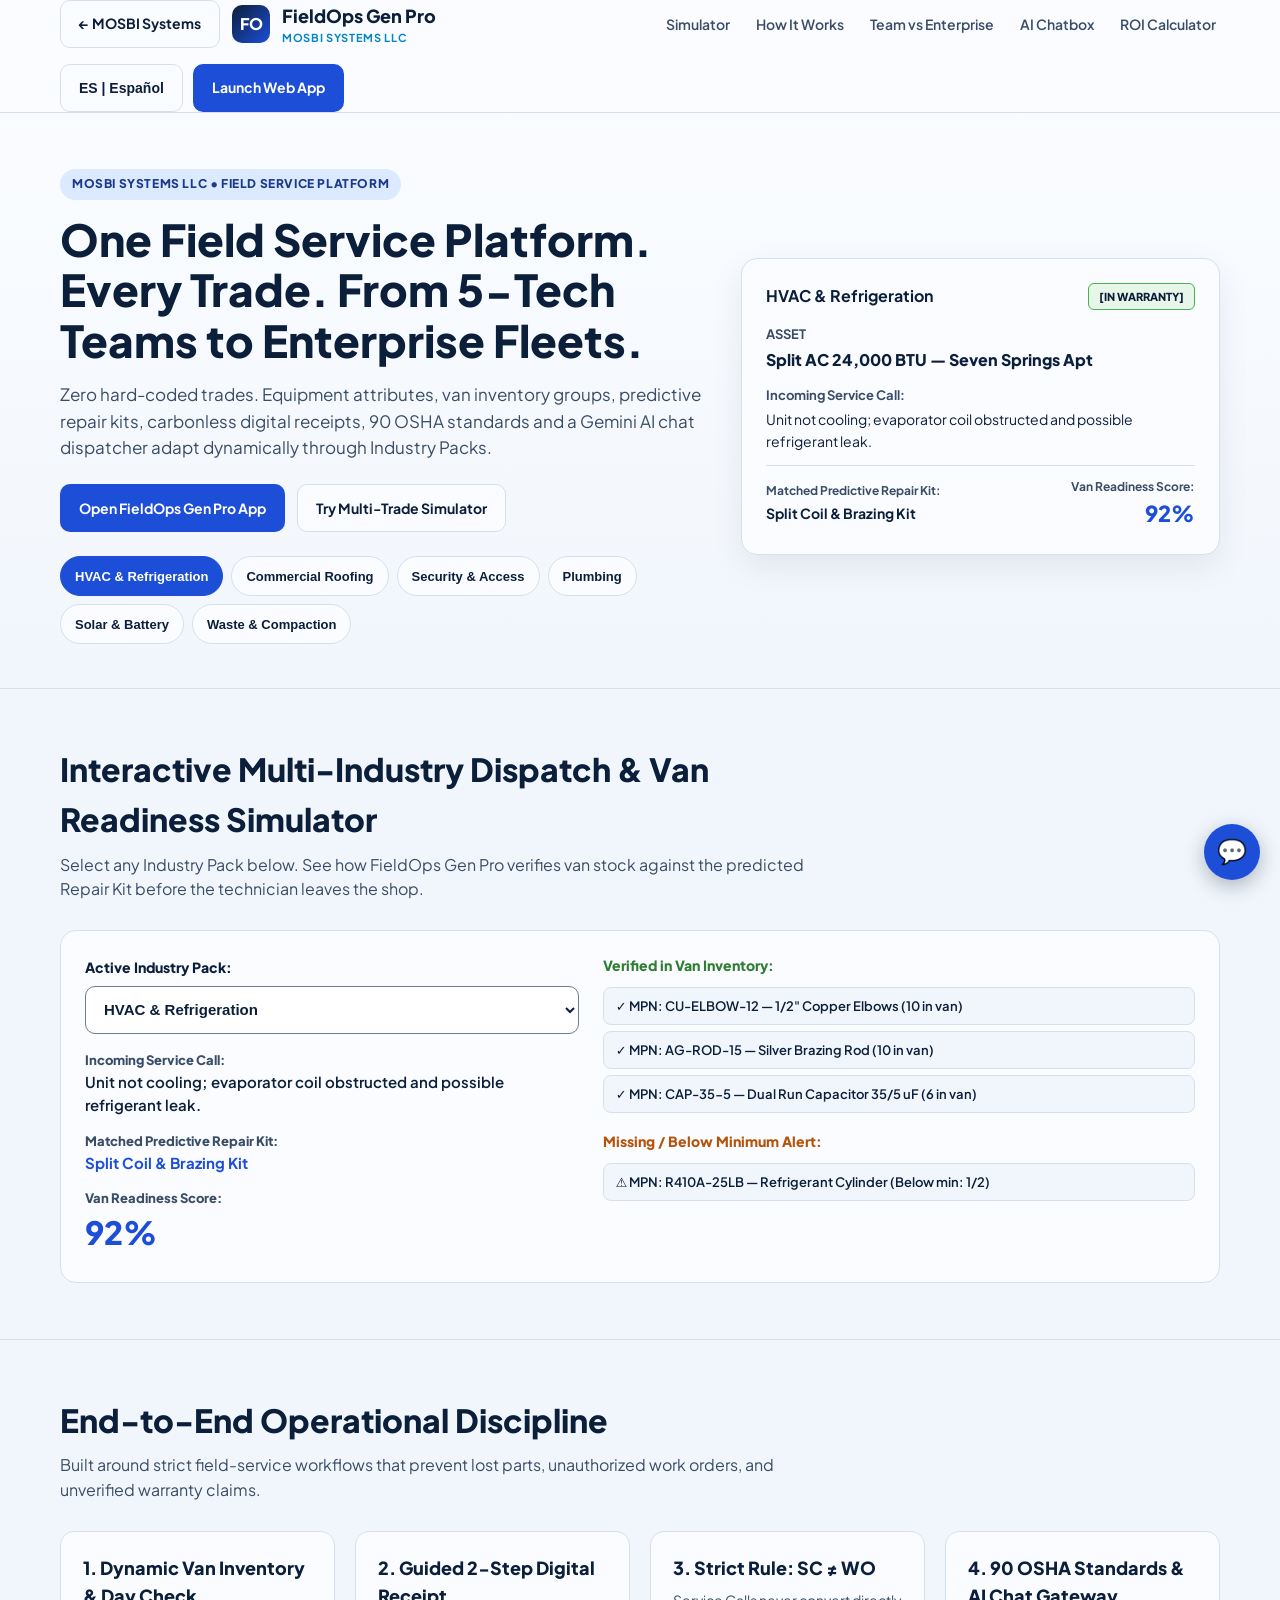
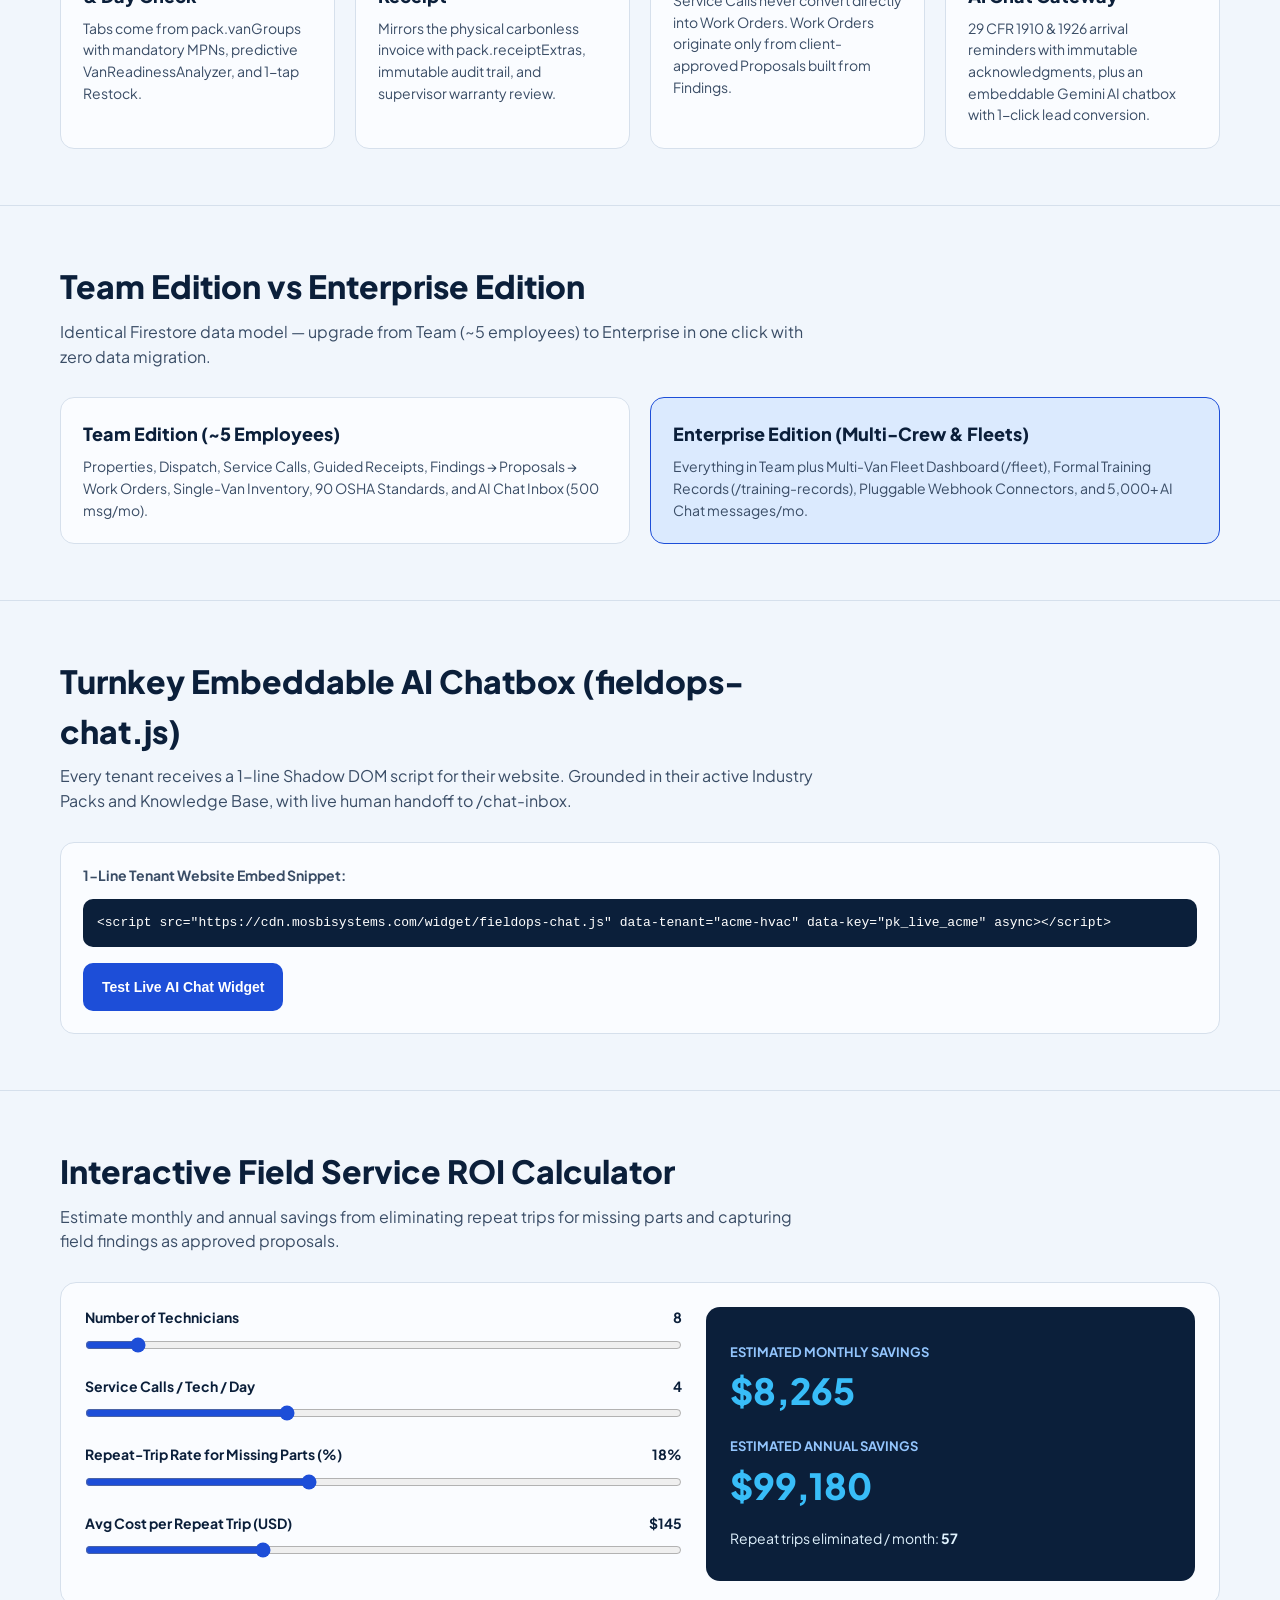
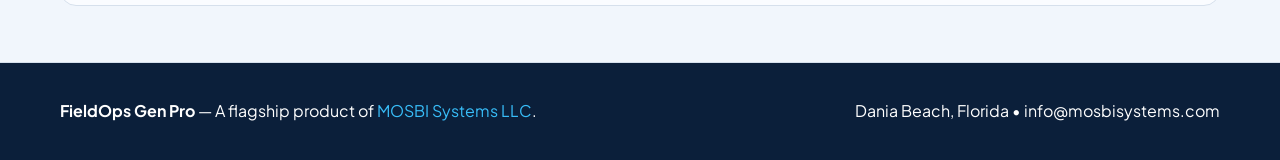
==== fieldops-gen-pro/index.html @ c2afd932 "feat: add FieldOps Gen Pro platform & prepare production release" ====
<!DOCTYPE html>
<html lang="en">
<head>
  <meta charset="UTF-8" />
  <meta name="viewport" content="width=device-width, initial-scale=1.0" />
  <title>FieldOps Gen Pro — Multi-Industry Field Service Management | MOSBI Systems</title>
  <meta name="description" content="One Field Service Platform. Every Trade. Dynamic Industry Packs, Van Readiness Analyzer, Guided 2-Step Digital Receipts, 90 OSHA Standards, and Turnkey Gemini AI Chatbox." />
  <meta property="og:title" content="FieldOps Gen Pro | MOSBI Systems" />
  <meta property="og:description" content="Dynamic multi-trade field service platform from 5-tech teams to enterprise fleets." />
  <meta property="og:type" content="website" />
  <link rel="preconnect" href="https://fonts.googleapis.com" />
  <link rel="preconnect" href="https://fonts.gstatic.com" crossorigin />
  <link href="https://fonts.googleapis.com/css2?family=Plus+Jakarta+Sans:wght@400;600;700;800&display=swap" rel="stylesheet" />
  <link rel="stylesheet" href="./styles.css" />
</head>
<body>
  <!-- Sticky Topbar -->
  <header class="topbar" role="banner">
    <div class="container topbar-inner">
      <div class="brand-group">
        <a href="../index.html" class="btn btn-outline" data-i18n="nav.mosbi" aria-label="Back to MOSBI Systems">← MOSBI Systems</a>
        <div class="brand-mark" aria-hidden="true">FO</div>
        <div>
          <span class="brand-title">FieldOps Gen Pro</span>
          <span class="brand-subtitle">MOSBI Systems LLC</span>
        </div>
      </div>

      <nav aria-label="Product sections">
        <ul class="nav-links">
          <li><a href="#simulator" data-i18n="nav.simulator">Simulator</a></li>
          <li><a href="#pillars" data-i18n="nav.pillars">How It Works</a></li>
          <li><a href="#editions" data-i18n="nav.editions">Team vs Enterprise</a></li>
          <li><a href="#chatbox" data-i18n="nav.chat">AI Chatbox</a></li>
          <li><a href="#roi" data-i18n="nav.roi">ROI Calculator</a></li>
        </ul>
      </nav>

      <div class="nav-actions">
        <button type="button" id="langSwitchBtn" class="btn btn-outline" aria-label="Switch language">ES | Español</button>
        <a href="https://app.mosbisystems.com" class="btn btn-primary" data-i18n="nav.launch">Launch Web App</a>
      </div>
    </div>
  </header>

  <main>
    <!-- Hero -->
    <section class="hero" aria-labelledby="heroHeading">
      <div class="container hero-grid">
        <div>
          <span class="eyebrow" data-i18n="hero.eyebrow">MOSBI SYSTEMS LLC • FIELD SERVICE PLATFORM</span>
          <h1 id="heroHeading" data-i18n="hero.title">One Field Service Platform. Every Trade. From 5-Tech Teams to Enterprise Fleets.</h1>
          <p class="lead" data-i18n="hero.lead">
            Zero hard-coded trades. Equipment attributes, van inventory groups, predictive repair kits, carbonless digital receipts, 90 OSHA standards and a Gemini AI chat dispatcher adapt dynamically through Industry Packs.
          </p>
          <div class="hero-ctas">
            <a href="https://app.mosbisystems.com" class="btn btn-primary" data-i18n="hero.cta_app">Open FieldOps Gen Pro App</a>
            <a href="#simulator" class="btn btn-outline" data-i18n="hero.cta_sim">Try Multi-Trade Simulator</a>
          </div>
          <div class="trade-pills" role="group" aria-label="Select active Industry Pack">
            <button type="button" class="trade-pill active" data-pack="hvac">HVAC &amp; Refrigeration</button>
            <button type="button" class="trade-pill" data-pack="roofing">Commercial Roofing</button>
            <button type="button" class="trade-pill" data-pack="security">Security &amp; Access</button>
            <button type="button" class="trade-pill" data-pack="plumbing">Plumbing</button>
            <button type="button" class="trade-pill" data-pack="solar">Solar &amp; Battery</button>
            <button type="button" class="trade-pill" data-pack="compactors">Waste &amp; Compaction</button>
          </div>
        </div>

        <aside class="hero-card" aria-label="Live Industry Pack Preview">
          <div class="hero-card-header">
            <strong id="heroPackName">HVAC &amp; Refrigeration</strong>
            <span id="heroWarrantyBadge" class="badge-warranty-ok">[IN WARRANTY]</span>
          </div>
          <p style="font-size:13px;font-weight:700;color:var(--navy-muted);margin-bottom:4px;">ASSET</p>
          <p id="heroAssetTitle" style="font-size:16px;font-weight:800;margin-bottom:12px;">Split AC 24,000 BTU — Seven Springs Apt</p>
          <p style="font-size:13px;font-weight:700;color:var(--navy-muted);margin-bottom:4px;" data-i18n="sim.call_label">Incoming Service Call:</p>
          <p id="heroCallDesc" style="font-size:14px;margin-bottom:12px;">Unit not cooling; evaporator coil obstructed and possible refrigerant leak.</p>
          <div style="display:flex;justify-content:space-between;align-items:center;padding-top:12px;border-top:1px solid var(--steel);">
            <div>
              <span style="font-size:12px;font-weight:700;color:var(--navy-muted);display:block;" data-i18n="sim.kit_label">Matched Predictive Repair Kit:</span>
              <strong id="heroKitName" style="font-size:14px;">Split Coil &amp; Brazing Kit</strong>
            </div>
            <div style="text-align:right;">
              <span style="font-size:12px;font-weight:700;color:var(--navy-muted);display:block;" data-i18n="sim.readiness_label">Van Readiness Score:</span>
              <span id="heroReadiness" style="font-size:22px;font-weight:800;color:var(--brand);">92%</span>
            </div>
          </div>
        </aside>
      </div>
    </section>

    <!-- Multi-Industry Dispatch & Van Readiness Simulator -->
    <section class="section" id="simulator" aria-labelledby="simHeading">
      <div class="container">
        <div class="section-header">
          <h2 id="simHeading" data-i18n="sim.title">Interactive Multi-Industry Dispatch &amp; Van Readiness Simulator</h2>
          <p data-i18n="sim.sub">Select any Industry Pack below. See how FieldOps Gen Pro verifies van stock against the predicted Repair Kit before the technician leaves the shop.</p>
        </div>

        <div class="sim-box">
          <div>
            <label for="packSelect" style="font-weight:800;font-size:14px;" data-i18n="sim.select_label">Active Industry Pack:</label>
            <select id="packSelect" class="sim-select">
              <option value="hvac">HVAC &amp; Refrigeration</option>
              <option value="roofing">Commercial Roofing</option>
              <option value="security">Security &amp; Access Control</option>
              <option value="plumbing">Commercial Plumbing</option>
              <option value="solar">Solar &amp; Energy Storage</option>
              <option value="compactors">Waste &amp; Compaction</option>
            </select>

            <p style="font-weight:800;font-size:13px;color:var(--navy-muted);" data-i18n="sim.call_label">Incoming Service Call:</p>
            <p id="simCallText" style="font-size:15px;font-weight:600;margin-bottom:14px;">Unit not cooling; evaporator coil obstructed and possible refrigerant leak.</p>

            <p style="font-weight:800;font-size:13px;color:var(--navy-muted);" data-i18n="sim.kit_label">Matched Predictive Repair Kit:</p>
            <p id="simKitText" style="font-size:15px;font-weight:700;color:var(--brand);margin-bottom:14px;">Split Coil &amp; Brazing Kit</p>

            <p style="font-weight:800;font-size:13px;color:var(--navy-muted);" data-i18n="sim.readiness_label">Van Readiness Score:</p>
            <div id="simReadinessVal" class="readiness-meter">92%</div>
          </div>

          <div>
            <p style="font-weight:800;font-size:14px;color:var(--success);" data-i18n="sim.have_label">Verified in Van Inventory:</p>
            <ul id="simHaveList" class="mpn-list" style="margin-bottom:18px;"></ul>

            <p style="font-weight:800;font-size:14px;color:var(--warning);" data-i18n="sim.missing_label">Missing / Below Minimum Alert:</p>
            <ul id="simMissingList" class="mpn-list"></ul>
          </div>
        </div>
      </div>
    </section>

    <!-- Operational Pillars -->
    <section class="section" id="pillars" aria-labelledby="pillarsHeading">
      <div class="container">
        <div class="section-header">
          <h2 id="pillarsHeading" data-i18n="pillars.title">End-to-End Operational Discipline</h2>
          <p data-i18n="pillars.sub">Built around strict field-service workflows that prevent lost parts, unauthorized work orders, and unverified warranty claims.</p>
        </div>

        <div class="card-grid">
          <article class="card">
            <h3 data-i18n="pillars.p1_t">1. Dynamic Van Inventory &amp; Day Check</h3>
            <p data-i18n="pillars.p1_d">Tabs come from pack.vanGroups with mandatory MPNs, predictive VanReadinessAnalyzer, and 1-tap Restock.</p>
          </article>
          <article class="card">
            <h3 data-i18n="pillars.p2_t">2. Guided 2-Step Digital Receipt</h3>
            <p data-i18n="pillars.p2_d">Mirrors the physical carbonless invoice with pack.receiptExtras, immutable audit trail, and supervisor warranty review.</p>
          </article>
          <article class="card">
            <h3 data-i18n="pillars.p3_t">3. Strict Rule: SC ≠ WO</h3>
            <p data-i18n="pillars.p3_d">Service Calls never convert directly into Work Orders. Work Orders originate only from client-approved Proposals built from Findings.</p>
          </article>
          <article class="card">
            <h3 data-i18n="pillars.p4_t">4. 90 OSHA Standards &amp; AI Chat Gateway</h3>
            <p data-i18n="pillars.p4_d">29 CFR 1910 &amp; 1926 arrival reminders with immutable acknowledgments, plus an embeddable Gemini AI chatbox with 1-click lead conversion.</p>
          </article>
        </div>
      </div>
    </section>

    <!-- Team vs Enterprise Editions -->
    <section class="section" id="editions" aria-labelledby="editionsHeading">
      <div class="container">
        <div class="section-header">
          <h2 id="editionsHeading" data-i18n="ed.title">Team Edition vs Enterprise Edition</h2>
          <p data-i18n="ed.sub">Identical Firestore data model — upgrade from Team (~5 employees) to Enterprise in one click with zero data migration.</p>
        </div>

        <div class="card-grid">
          <article class="card">
            <h3 data-i18n="ed.team_t">Team Edition (~5 Employees)</h3>
            <p data-i18n="ed.team_d">Properties, Dispatch, Service Calls, Guided Receipts, Findings → Proposals → Work Orders, Single-Van Inventory, 90 OSHA Standards, and AI Chat Inbox (500 msg/mo).</p>
          </article>
          <article class="card" style="border-color:var(--brand);background:var(--brand-soft);">
            <h3 data-i18n="ed.ent_t">Enterprise Edition (Multi-Crew &amp; Fleets)</h3>
            <p data-i18n="ed.ent_d">Everything in Team plus Multi-Van Fleet Dashboard (/fleet), Formal Training Records (/training-records), Pluggable Webhook Connectors, and 5,000+ AI Chat messages/mo.</p>
          </article>
        </div>
      </div>
    </section>

    <!-- Turnkey AI Chatbox Demo -->
    <section class="section" id="chatbox" aria-labelledby="chatHeading">
      <div class="container">
        <div class="section-header">
          <h2 id="chatHeading" data-i18n="chat.title">Turnkey Embeddable AI Chatbox (fieldops-chat.js)</h2>
          <p data-i18n="chat.sub">Every tenant receives a 1-line Shadow DOM script for their website. Grounded in their active Industry Packs and Knowledge Base, with live human handoff to /chat-inbox.</p>
        </div>

        <div class="card">
          <p style="font-weight:700;">1-Line Tenant Website Embed Snippet:</p>
          <pre class="code-snippet"><code>&lt;script src="https://cdn.mosbisystems.com/widget/fieldops-chat.js" data-tenant="acme-hvac" data-key="pk_live_acme" async&gt;&lt;/script&gt;</code></pre>
          <div style="margin-top:16px;">
            <button type="button" id="openDemoChatBtn" class="btn btn-primary" data-i18n="chat.open_btn">Test Live AI Chat Widget</button>
          </div>
        </div>
      </div>
    </section>

    <!-- ROI Calculator -->
    <section class="section" id="roi" aria-labelledby="roiHeading">
      <div class="container">
        <div class="section-header">
          <h2 id="roiHeading" data-i18n="roi.title">Interactive Field Service ROI Calculator</h2>
          <p data-i18n="roi.sub">Estimate monthly and annual savings from eliminating repeat trips for missing parts and capturing field findings as approved proposals.</p>
        </div>

        <div class="roi-grid">
          <div>
            <div class="slider-row">
              <label for="roiTechs"><span data-i18n="roi.techs">Number of Technicians</span> <span id="roiTechsVal">8</span></label>
              <input type="range" id="roiTechs" min="2" max="80" value="8" />
            </div>
            <div class="slider-row">
              <label for="roiCalls"><span data-i18n="roi.calls">Service Calls / Tech / Day</span> <span id="roiCallsVal">4</span></label>
              <input type="range" id="roiCalls" min="1" max="10" value="4" />
            </div>
            <div class="slider-row">
              <label for="roiRepeat"><span data-i18n="roi.repeat">Repeat-Trip Rate for Missing Parts (%)</span> <span id="roiRepeatVal">18%</span></label>
              <input type="range" id="roiRepeat" min="5" max="40" value="18" />
            </div>
            <div class="slider-row">
              <label for="roiCost"><span data-i18n="roi.cost">Avg Cost per Repeat Trip (USD)</span> <span id="roiCostVal">$145</span></label>
              <input type="range" id="roiCost" min="60" max="350" step="5" value="145" />
            </div>
          </div>

          <div class="roi-output" aria-live="polite">
            <div>
              <span style="font-size:13px;font-weight:700;text-transform:uppercase;color:#93C5FD;" data-i18n="roi.monthly_label">Estimated Monthly Savings</span>
              <div id="roiMonthlyOut" class="roi-number">$8,120</div>
            </div>
            <div>
              <span style="font-size:13px;font-weight:700;text-transform:uppercase;color:#93C5FD;" data-i18n="roi.annual_label">Estimated Annual Savings</span>
              <div id="roiAnnualOut" class="roi-number">$97,440</div>
            </div>
            <p style="font-size:14px;color:#E0F2FE;">
              <span data-i18n="roi.trips_saved">Repeat trips eliminated / month:</span>
              <strong id="roiTripsSaved">56</strong>
            </p>
          </div>
        </div>
      </div>
    </section>
  </main>

  <footer class="footer" role="contentinfo">
    <div class="container" style="display:flex;justify-content:space-between;flex-wrap:wrap;gap:16px;">
      <div>
        <strong>FieldOps Gen Pro</strong> — A flagship product of <a href="https://mosbisystems.com">MOSBI Systems LLC</a>.
      </div>
      <div>
        <span>Dania Beach, Florida • info@mosbisystems.com</span>
      </div>
    </div>
  </footer>

  <script src="./app.js"></script>
  <script
    src="./fieldops-chat.js"
    data-tenant="demo-fieldops"
    data-key="pk_demo_landing"
    data-demo="true"
    data-title="FieldOps Gen Pro AI Demo"
    async
  ></script>
</body>
</html>
---- fieldops-gen-pro/styles.css ----
:root {
  --navy: #0B1F3A;
  --navy-muted: #3A4D66;
  --navy-faint: #6B7C93;
  --brand: #1D4ED8;
  --brand-deep: #1E3A8A;
  --accent: #0284C7;
  --sky: #38BDF8;
  --brand-soft: #DBEAFE;
  --accent-soft: #E0F2FE;
  --ice: #F1F6FC;
  --surface: #FAFCFF;
  --steel: #D6E0EC;
  --success: #2E7D32;
  --success-soft: #E8F5E9;
  --warning: #B45309;
  --warning-soft: #FFF9C4;
  --danger: #B3261E;
}

* {
  box-sizing: border-box;
  margin: 0;
  padding: 0;
}

body {
  font-family: 'Plus Jakarta Sans', system-ui, -apple-system, 'Segoe UI', Roboto, sans-serif;
  background-color: var(--ice);
  color: var(--navy);
  line-height: 1.55;
}

a {
  color: var(--brand);
  text-decoration: none;
}

.container {
  max-width: 1200px;
  margin: 0 auto;
  padding: 0 20px;
}

/* Top Navigation */
.topbar {
  position: sticky;
  top: 0;
  z-index: 100;
  background: rgba(250, 252, 255, 0.94);
  backdrop-filter: blur(10px);
  border-bottom: 1px solid var(--steel);
}

.topbar-inner {
  display: flex;
  align-items: center;
  justify-content: space-between;
  min-height: 72px;
  gap: 16px;
  flex-wrap: wrap;
}

.brand-group {
  display: flex;
  align-items: center;
  gap: 12px;
}

.brand-mark {
  width: 38px;
  height: 38px;
  border-radius: 10px;
  background: linear-gradient(135deg, var(--navy), var(--brand));
  color: #fff;
  display: inline-flex;
  align-items: center;
  justify-content: center;
  font-weight: 800;
  font-size: 16px;
}

.brand-title {
  font-weight: 800;
  font-size: 18px;
  color: var(--navy);
}

.brand-subtitle {
  display: block;
  font-size: 11px;
  font-weight: 700;
  color: var(--accent);
  letter-spacing: 0.06em;
  text-transform: uppercase;
}

.nav-links {
  display: flex;
  gap: 18px;
  list-style: none;
  flex-wrap: wrap;
}

.nav-links a {
  font-size: 14px;
  font-weight: 600;
  color: var(--navy-muted);
  padding: 8px 4px;
}

.nav-links a:hover,
.nav-links a:focus-visible {
  color: var(--brand);
}

.nav-actions {
  display: flex;
  align-items: center;
  gap: 10px;
}

.btn {
  display: inline-flex;
  align-items: center;
  justify-content: center;
  gap: 8px;
  min-height: 48px;
  padding: 0 18px;
  border-radius: 10px;
  font-weight: 700;
  font-size: 14px;
  cursor: pointer;
  border: 1px solid transparent;
  transition: background 0.15s ease, transform 0.15s ease;
}

.btn:focus-visible,
input:focus-visible,
select:focus-visible {
  outline: 3px solid var(--sky);
  outline-offset: 2px;
}

.btn-primary {
  background: var(--brand);
  color: #fff;
}

.btn-primary:hover {
  background: var(--brand-deep);
}

.btn-outline {
  background: var(--surface);
  color: var(--navy);
  border-color: var(--steel);
}

.btn-outline:hover {
  border-color: var(--brand);
  color: var(--brand);
}

/* Hero */
.hero {
  padding: 56px 0 44px;
  background: linear-gradient(180deg, var(--surface) 0%, var(--ice) 100%);
  border-bottom: 1px solid var(--steel);
}

.hero-grid {
  display: grid;
  grid-template-columns: 1.15fr 0.85fr;
  gap: 32px;
  align-items: center;
}

.eyebrow {
  display: inline-block;
  padding: 6px 12px;
  border-radius: 999px;
  background: var(--brand-soft);
  color: var(--brand-deep);
  font-weight: 800;
  font-size: 12px;
  letter-spacing: 0.05em;
  text-transform: uppercase;
  margin-bottom: 14px;
}

.hero h1 {
  font-size: clamp(28px, 4vw, 44px);
  line-height: 1.15;
  font-weight: 800;
  color: var(--navy);
  margin-bottom: 16px;
}

.hero p.lead {
  font-size: 17px;
  color: var(--navy-muted);
  margin-bottom: 24px;
}

.hero-ctas {
  display: flex;
  flex-wrap: wrap;
  gap: 12px;
  margin-bottom: 24px;
}

.trade-pills {
  display: flex;
  flex-wrap: wrap;
  gap: 8px;
}

.trade-pill {
  min-height: 40px;
  padding: 6px 14px;
  border-radius: 999px;
  border: 1px solid var(--steel);
  background: var(--surface);
  color: var(--navy);
  font-weight: 600;
  font-size: 13px;
  cursor: pointer;
}

.trade-pill.active {
  background: var(--brand);
  color: #fff;
  border-color: var(--brand);
}

.hero-card {
  background: var(--surface);
  border: 1px solid var(--steel);
  border-radius: 16px;
  padding: 24px;
  box-shadow: 0 12px 32px rgba(11, 31, 58, 0.08);
}

.hero-card-header {
  display: flex;
  justify-content: space-between;
  align-items: center;
  margin-bottom: 14px;
}

.badge-warranty-ok {
  background: #E8F5E9;
  border: 1px solid #4CAF50;
  color: var(--navy);
  font-weight: 800;
  font-size: 11px;
  padding: 4px 10px;
  border-radius: 6px;
}

.badge-warranty-exp {
  background: #FFF9C4;
  border: 1px solid #FFC107;
  color: var(--navy);
  font-weight: 800;
  font-size: 11px;
  padding: 4px 10px;
  border-radius: 6px;
}

/* Sections */
.section {
  padding: 56px 0;
  border-bottom: 1px solid var(--steel);
}

.section-header {
  max-width: 760px;
  margin-bottom: 28px;
}

.section-header h2 {
  font-size: clamp(24px, 3vw, 32px);
  font-weight: 800;
  color: var(--navy);
  margin-bottom: 8px;
}

.section-header p {
  color: var(--navy-muted);
  font-size: 16px;
}

.card-grid {
  display: grid;
  grid-template-columns: repeat(auto-fit, minmax(260px, 1fr));
  gap: 20px;
}

.card {
  background: var(--surface);
  border: 1px solid var(--steel);
  border-radius: 14px;
  padding: 22px;
}

.card h3 {
  font-size: 18px;
  font-weight: 800;
  margin-bottom: 8px;
  color: var(--navy);
}

.card p {
  font-size: 14px;
  color: var(--navy-muted);
}

/* Simulator */
.sim-box {
  background: var(--surface);
  border: 1px solid var(--steel);
  border-radius: 16px;
  padding: 24px;
  display: grid;
  grid-template-columns: 1fr 1.2fr;
  gap: 24px;
}

.sim-select {
  width: 100%;
  min-height: 48px;
  padding: 10px 14px;
  border-radius: 10px;
  border: 1px solid var(--navy-faint);
  font-size: 15px;
  font-weight: 600;
  color: var(--navy);
  background: #fff;
  margin-top: 6px;
  margin-bottom: 16px;
}

.readiness-meter {
  font-size: 32px;
  font-weight: 800;
  color: var(--brand);
}

.mpn-list {
  list-style: none;
  margin-top: 10px;
  display: flex;
  flex-direction: column;
  gap: 6px;
}

.mpn-list li {
  padding: 8px 12px;
  border-radius: 8px;
  background: var(--ice);
  border: 1px solid var(--steel);
  font-size: 13px;
  font-weight: 600;
}

/* ROI Calculator */
.roi-grid {
  display: grid;
  grid-template-columns: 1.1fr 0.9fr;
  gap: 24px;
  background: var(--surface);
  border: 1px solid var(--steel);
  border-radius: 16px;
  padding: 24px;
}

.slider-row {
  margin-bottom: 16px;
}

.slider-row label {
  display: flex;
  justify-content: space-between;
  font-weight: 700;
  font-size: 14px;
  margin-bottom: 6px;
}

.slider-row input[type="range"] {
  width: 100%;
  accent-color: var(--brand);
}

.roi-output {
  background: var(--navy);
  color: #fff;
  border-radius: 14px;
  padding: 24px;
  display: flex;
  flex-direction: column;
  justify-content: center;
  gap: 14px;
}

.roi-number {
  font-size: 36px;
  font-weight: 800;
  color: var(--sky);
}

pre.code-snippet {
  background: var(--navy);
  color: #fff;
  padding: 14px;
  border-radius: 10px;
  overflow-x: auto;
  font-size: 13px;
  margin-top: 12px;
}

.footer {
  padding: 36px 0;
  background: var(--navy);
  color: #fff;
}

.footer a {
  color: var(--sky);
}

@media (max-width: 860px) {
  .hero-grid,
  .sim-box,
  .roi-grid {
    grid-template-columns: 1fr;
  }
}
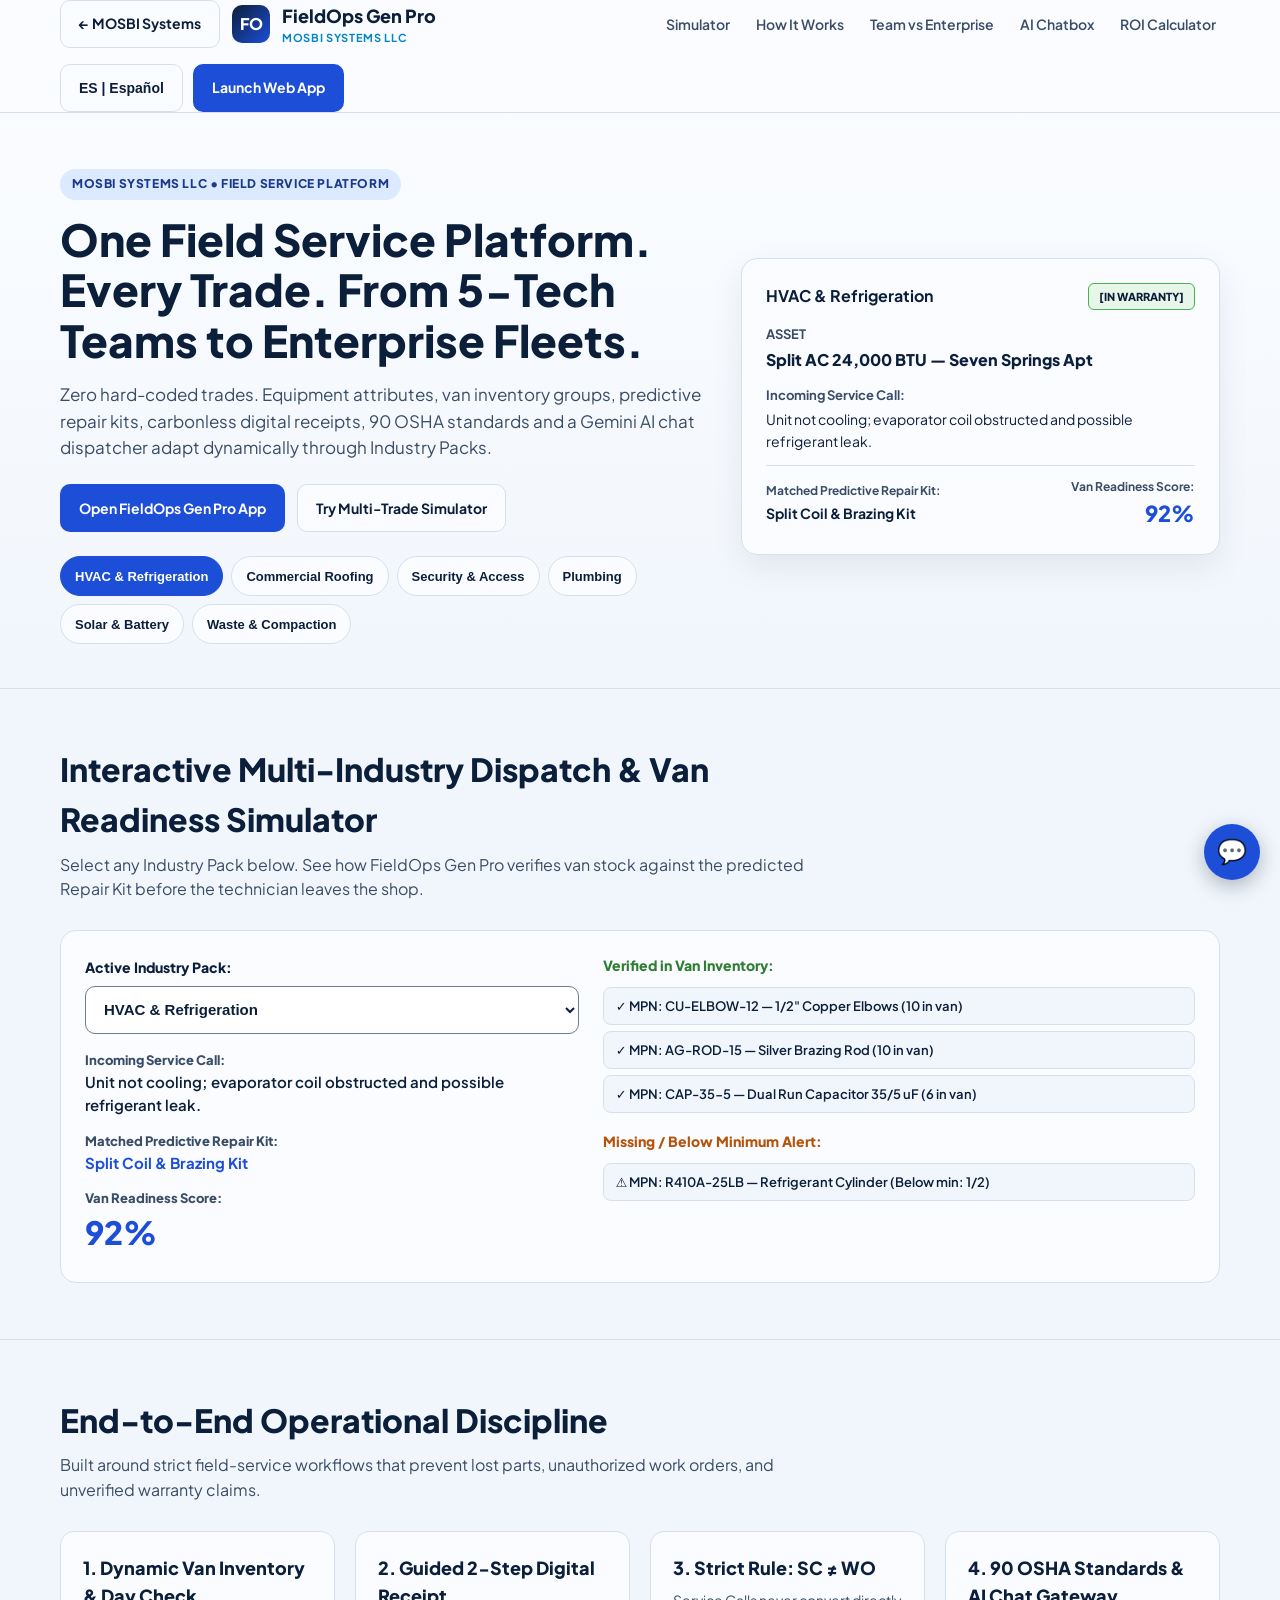
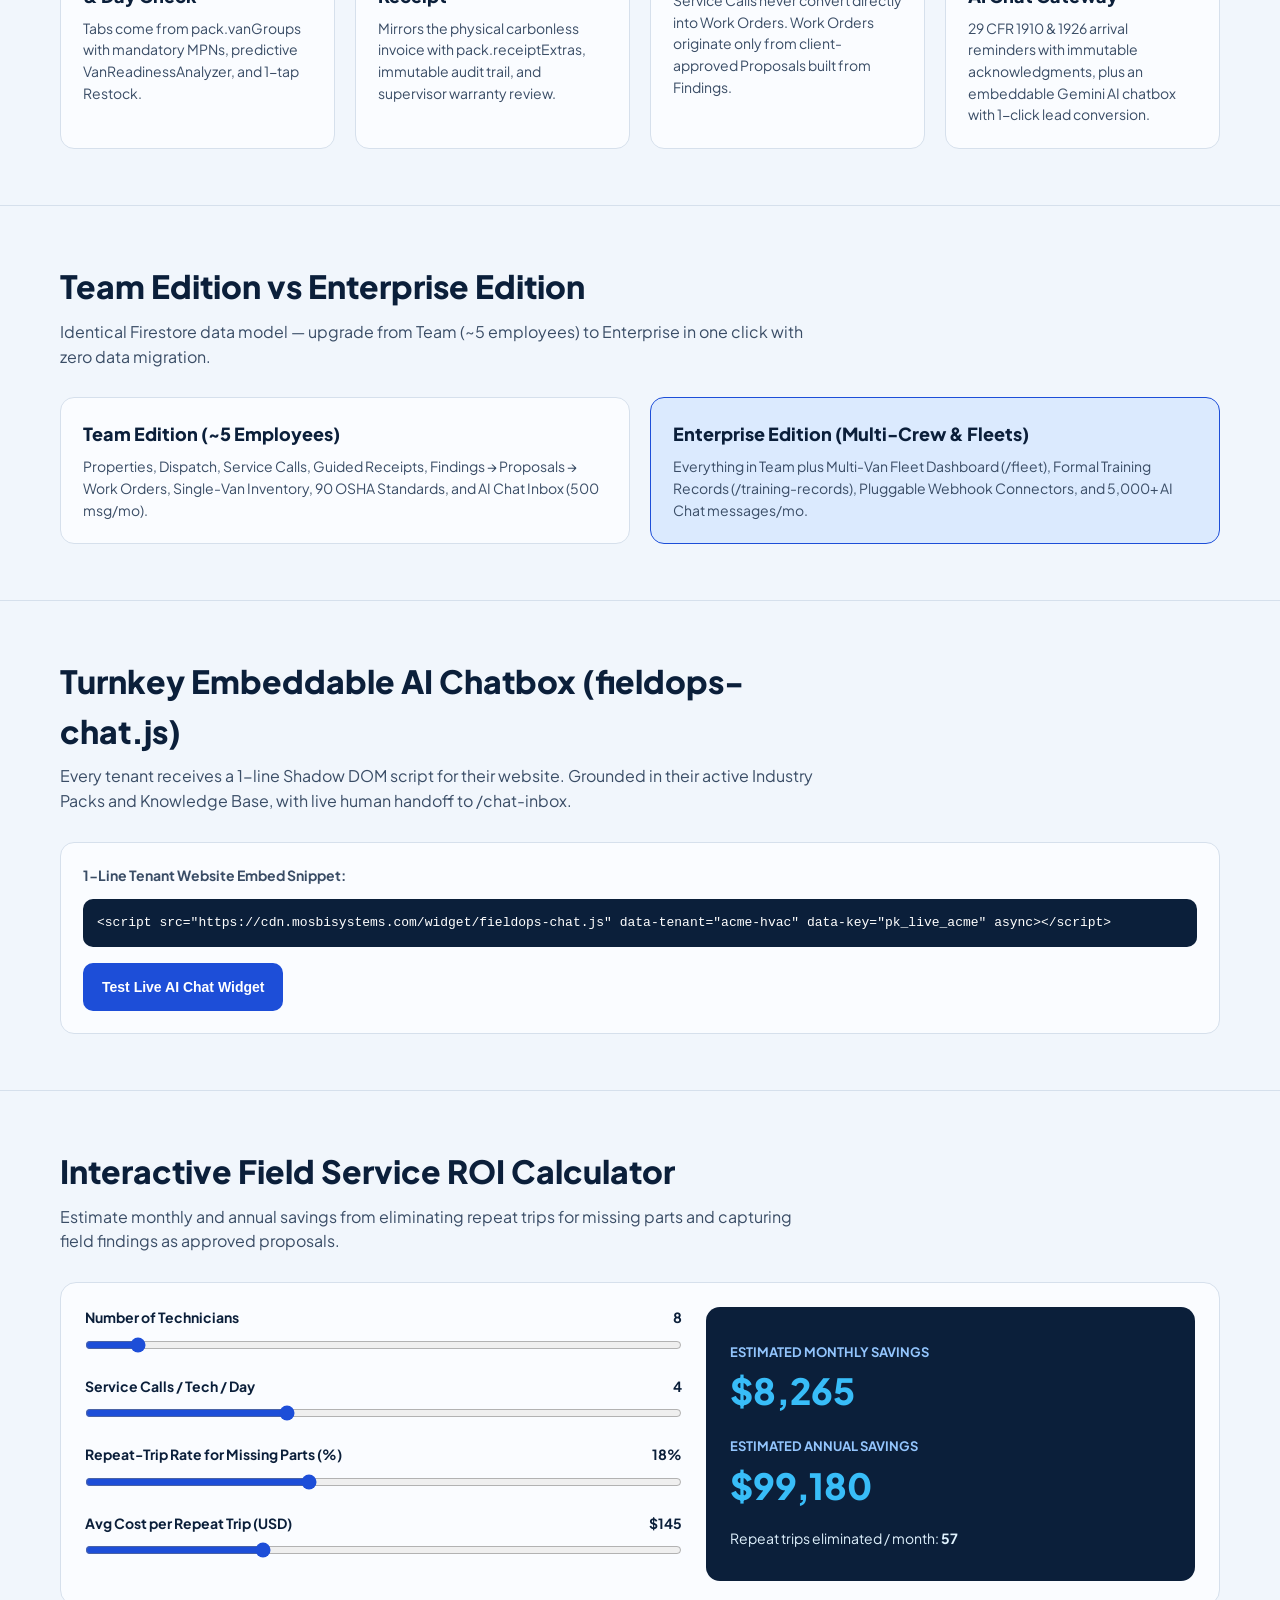
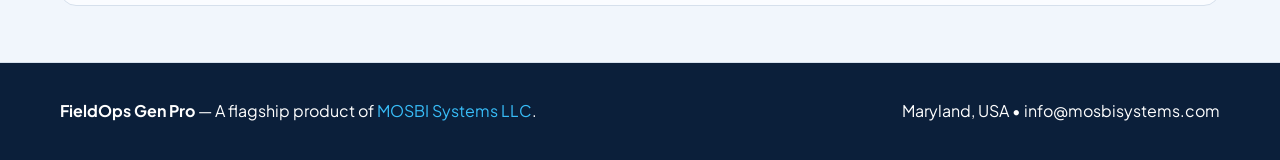
==== commit 6e52c93f: "fix(machid): retarget compactor to Precision Auto-Pak 1830-4000 and complete trilingual i18n" ====
--- a/fieldops-gen-pro/index.html
+++ b/fieldops-gen-pro/index.html
@@ -252,7 +252,7 @@
         <strong>FieldOps Gen Pro</strong> — A flagship product of <a href="https://mosbisystems.com">MOSBI Systems LLC</a>.
       </div>
       <div>
-        <span>Dania Beach, Florida • info@mosbisystems.com</span>
+        <span>Maryland, USA • info@mosbisystems.com</span>
       </div>
     </div>
   </footer>
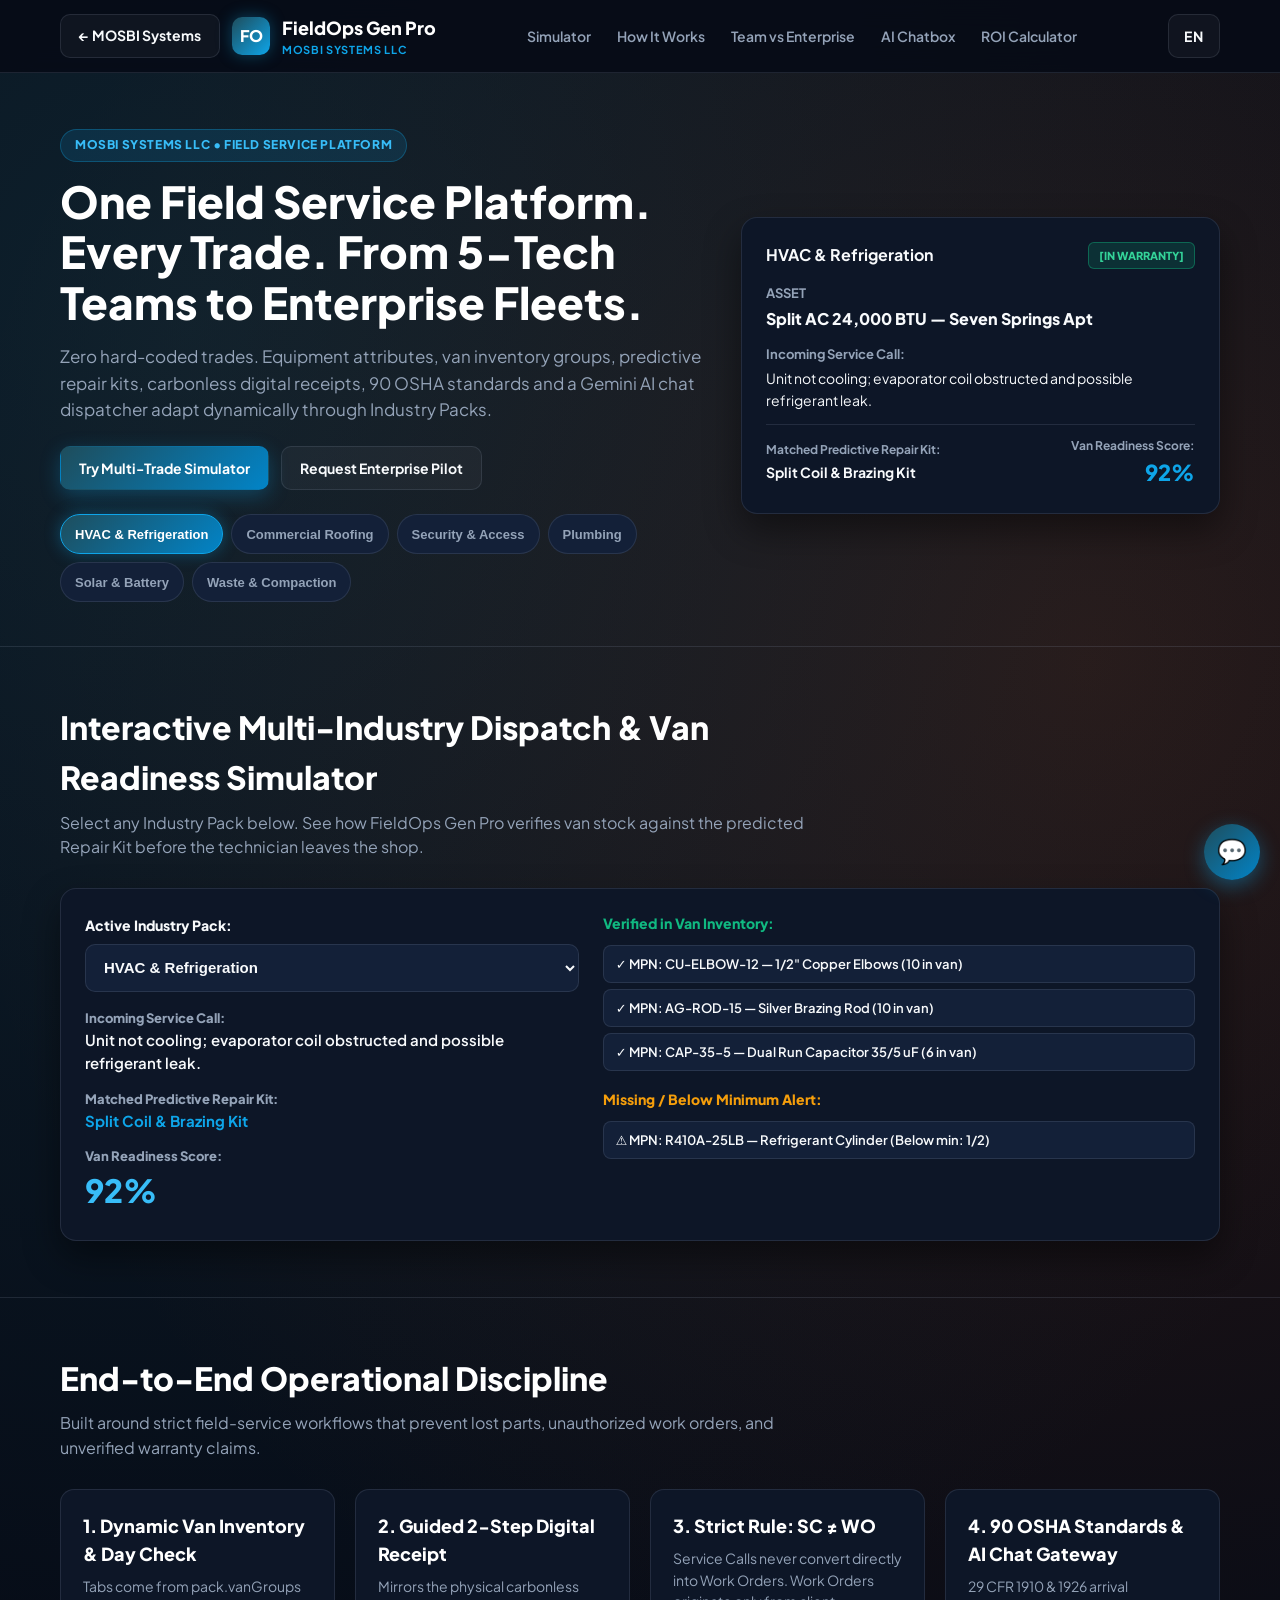
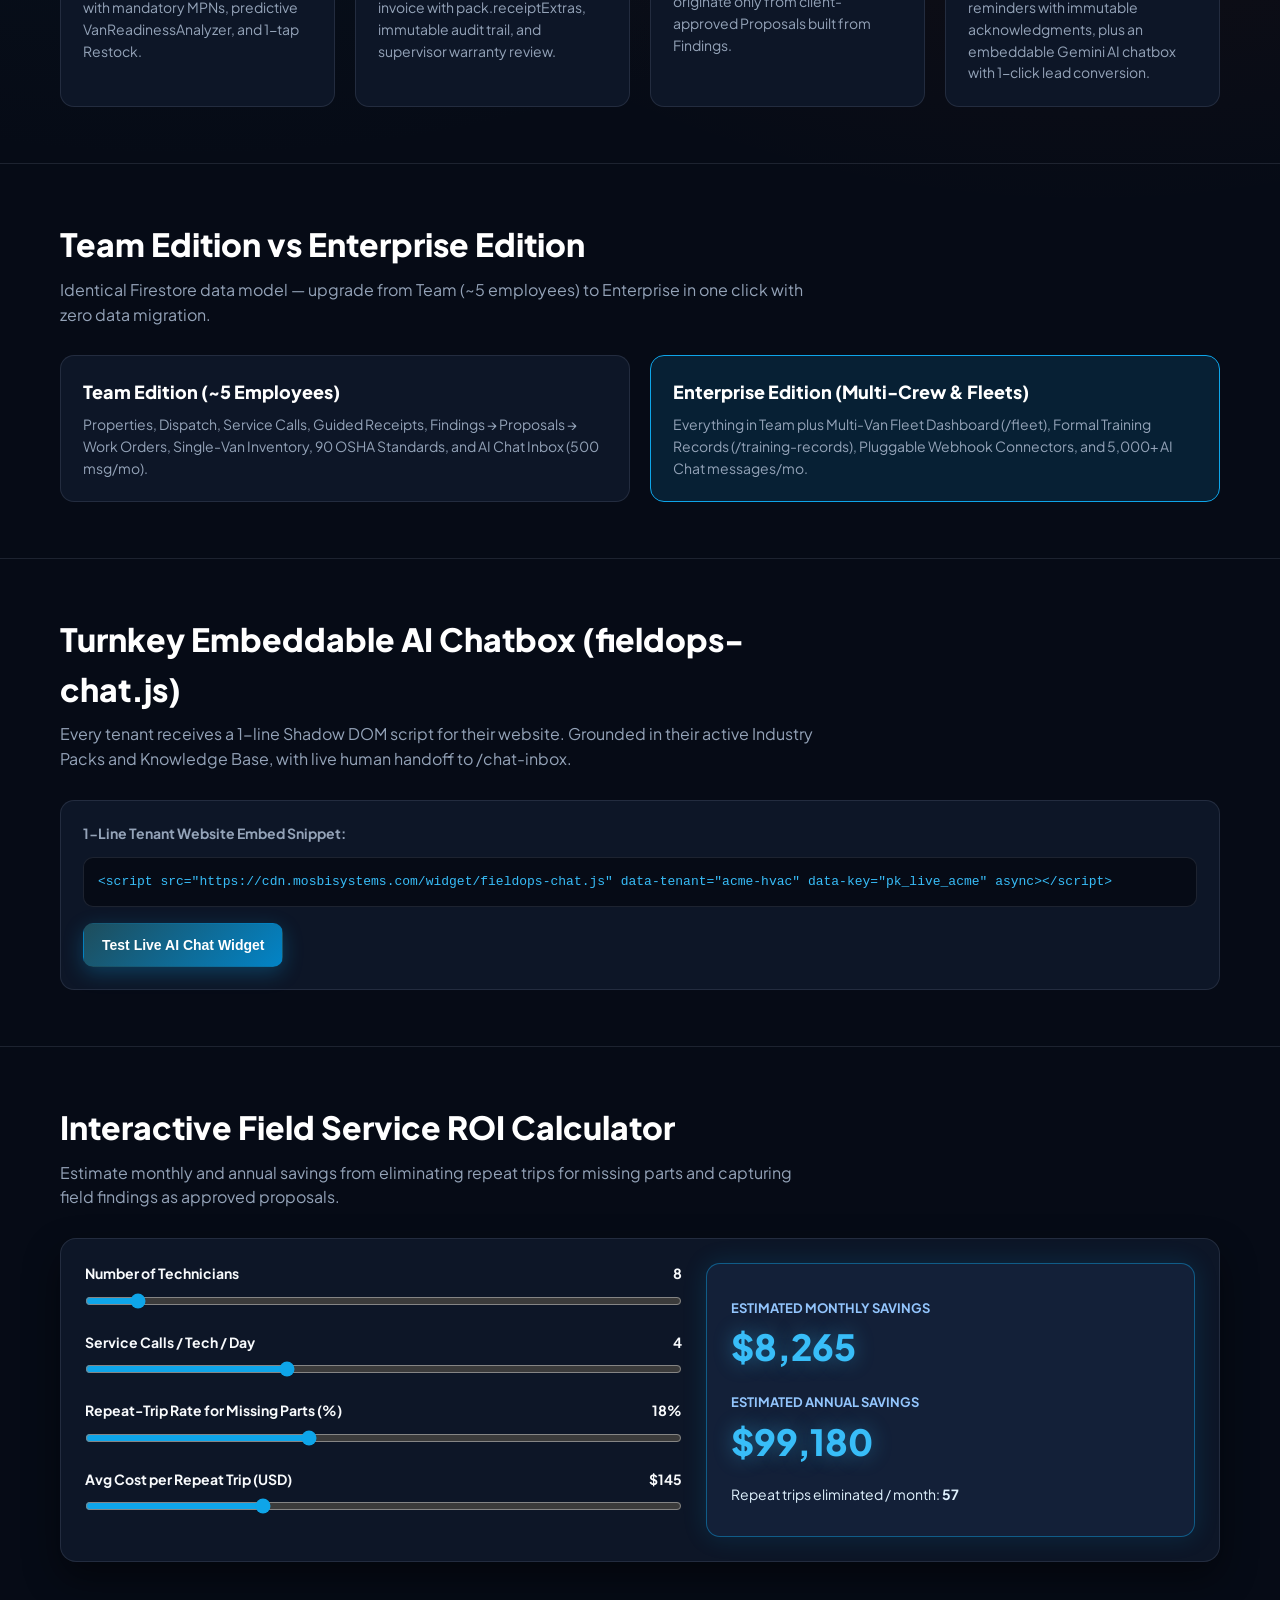
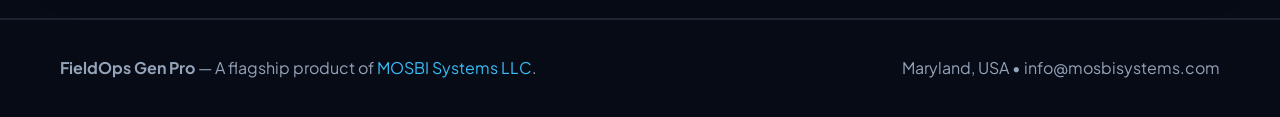
==== commit b9ed5cfe: "refactor(fieldops): remove redundant launch button and place clean centered lang switcher in topbar" ====
--- a/fieldops-gen-pro/index.html
+++ b/fieldops-gen-pro/index.html
@@ -37,8 +37,7 @@
       </nav>
 
       <div class="nav-actions">
-        <button type="button" id="langSwitchBtn" class="btn btn-outline" aria-label="Switch language">ES | Español</button>
-        <a href="https://app.mosbisystems.com" class="btn btn-primary" data-i18n="nav.launch">Launch Web App</a>
+        <button type="button" id="langSwitchBtn" class="btn btn-outline" title="Cambiar idioma (ES / EN)" aria-label="Cambiar idioma">ES</button>
       </div>
     </div>
   </header>
@@ -54,8 +53,8 @@
             Zero hard-coded trades. Equipment attributes, van inventory groups, predictive repair kits, carbonless digital receipts, 90 OSHA standards and a Gemini AI chat dispatcher adapt dynamically through Industry Packs.
           </p>
           <div class="hero-ctas">
-            <a href="https://app.mosbisystems.com" class="btn btn-primary" data-i18n="hero.cta_app">Open FieldOps Gen Pro App</a>
-            <a href="#simulator" class="btn btn-outline" data-i18n="hero.cta_sim">Try Multi-Trade Simulator</a>
+            <a href="#simulator" class="btn btn-primary" data-i18n="hero.cta_sim">Try Multi-Trade Simulator</a>
+            <a href="../index.html#contact" class="btn btn-outline" data-i18n="hero.cta_pilot">Request Enterprise Pilot</a>
           </div>
           <div class="trade-pills" role="group" aria-label="Select active Industry Pack">
             <button type="button" class="trade-pill active" data-pack="hvac">HVAC &amp; Refrigeration</button>
--- a/fieldops-gen-pro/styles.css
+++ b/fieldops-gen-pro/styles.css
@@ -1,21 +1,36 @@
 :root {
-  --navy: #0B1F3A;
-  --navy-muted: #3A4D66;
-  --navy-faint: #6B7C93;
-  --brand: #1D4ED8;
-  --brand-deep: #1E3A8A;
-  --accent: #0284C7;
-  --sky: #38BDF8;
-  --brand-soft: #DBEAFE;
-  --accent-soft: #E0F2FE;
-  --ice: #F1F6FC;
-  --surface: #FAFCFF;
-  --steel: #D6E0EC;
-  --success: #2E7D32;
-  --success-soft: #E8F5E9;
-  --warning: #B45309;
-  --warning-soft: #FFF9C4;
-  --danger: #B3261E;
+  --bg-dark: #060b16;
+  --bg-panel: #0d1627;
+  --bg-card: #132038;
+  --bg-card-hover: #192a48;
+  --teal-primary: #1e4d5c;
+  --teal-glow: #0ea5e9;
+  --amber-primary: #c84b0f;
+  --amber-bright: #f97316;
+  --brand: #0ea5e9;
+  --brand-deep: #0284c7;
+  --accent: #38bdf8;
+  --sky: #38bdf8;
+  --brand-soft: rgba(14, 165, 233, 0.14);
+  --accent-soft: rgba(30, 77, 92, 0.35);
+  --ice: #060b16;
+  --surface: #0d1627;
+  --steel: rgba(148, 163, 184, 0.16);
+  --navy: #f8fafc;
+  --navy-muted: #94a3b8;
+  --navy-faint: #64748b;
+  --text-main: #f8fafc;
+  --text-muted: #94a3b8;
+  --border-subtle: rgba(148, 163, 184, 0.16);
+  --border-glow: rgba(14, 165, 233, 0.45);
+  --success: #10b981;
+  --success-soft: rgba(16, 185, 129, 0.15);
+  --warning: #f59e0b;
+  --warning-soft: rgba(245, 158, 11, 0.15);
+  --danger: #ef4444;
+  --radius-lg: 16px;
+  --radius-md: 12px;
+  --radius-sm: 8px;
 }
 
 * {
@@ -26,14 +41,22 @@
 
 body {
   font-family: 'Plus Jakarta Sans', system-ui, -apple-system, 'Segoe UI', Roboto, sans-serif;
-  background-color: var(--ice);
-  color: var(--navy);
+  background: radial-gradient(circle at 15% 10%, rgba(30, 77, 92, 0.32), transparent 45%),
+              radial-gradient(circle at 85% 20%, rgba(200, 75, 15, 0.18), transparent 40%),
+              var(--bg-dark);
+  color: var(--text-main);
   line-height: 1.55;
+  min-height: 100vh;
 }
 
 a {
   color: var(--brand);
   text-decoration: none;
+  transition: color 0.2s ease;
+}
+
+a:hover {
+  color: var(--sky);
 }
 
 .container {
@@ -47,9 +70,9 @@
   position: sticky;
   top: 0;
   z-index: 100;
-  background: rgba(250, 252, 255, 0.94);
-  backdrop-filter: blur(10px);
-  border-bottom: 1px solid var(--steel);
+  background: rgba(6, 11, 22, 0.88);
+  backdrop-filter: blur(14px);
+  border-bottom: 1px solid var(--border-subtle);
 }
 
 .topbar-inner {
@@ -71,26 +94,27 @@
   width: 38px;
   height: 38px;
   border-radius: 10px;
-  background: linear-gradient(135deg, var(--navy), var(--brand));
+  background: linear-gradient(135deg, var(--teal-primary), var(--teal-glow));
   color: #fff;
   display: inline-flex;
   align-items: center;
   justify-content: center;
   font-weight: 800;
   font-size: 16px;
+  box-shadow: 0 0 16px rgba(14, 165, 233, 0.35);
 }
 
 .brand-title {
   font-weight: 800;
   font-size: 18px;
-  color: var(--navy);
+  color: #fff;
 }
 
 .brand-subtitle {
   display: block;
   font-size: 11px;
   font-weight: 700;
-  color: var(--accent);
+  color: var(--teal-glow);
   letter-spacing: 0.06em;
   text-transform: uppercase;
 }
@@ -105,13 +129,14 @@
 .nav-links a {
   font-size: 14px;
   font-weight: 600;
-  color: var(--navy-muted);
+  color: var(--text-muted);
   padding: 8px 4px;
+  transition: color 0.2s;
 }
 
 .nav-links a:hover,
 .nav-links a:focus-visible {
-  color: var(--brand);
+  color: #fff;
 }
 
 .nav-actions {
@@ -125,14 +150,15 @@
   align-items: center;
   justify-content: center;
   gap: 8px;
-  min-height: 48px;
+  min-height: 44px;
   padding: 0 18px;
   border-radius: 10px;
   font-weight: 700;
   font-size: 14px;
   cursor: pointer;
   border: 1px solid transparent;
-  transition: background 0.15s ease, transform 0.15s ease;
+  transition: all 0.2s ease;
+  text-decoration: none;
 }
 
 .btn:focus-visible,
@@ -143,30 +169,51 @@
 }
 
 .btn-primary {
-  background: var(--brand);
-  color: #fff;
+  background: linear-gradient(135deg, var(--teal-primary), #0284c7);
+  color: #fff;
+  box-shadow: 0 6px 20px rgba(14, 165, 233, 0.28);
 }
 
 .btn-primary:hover {
-  background: var(--brand-deep);
+  transform: translateY(-1px);
+  box-shadow: 0 8px 24px rgba(14, 165, 233, 0.45);
 }
 
 .btn-outline {
-  background: var(--surface);
-  color: var(--navy);
-  border-color: var(--steel);
+  background: rgba(255, 255, 255, 0.04);
+  color: var(--text-main);
+  border-color: var(--border-subtle);
 }
 
 .btn-outline:hover {
-  border-color: var(--brand);
-  color: var(--brand);
+  background: rgba(255, 255, 255, 0.1);
+  border-color: rgba(255, 255, 255, 0.3);
+  color: #fff;
+}
+
+#langSwitchBtn {
+  min-width: 52px;
+  height: 40px;
+  padding: 0 14px;
+  display: inline-flex;
+  align-items: center;
+  justify-content: center;
+  text-align: center;
+  white-space: nowrap;
+  font-family: var(--font-sans);
+  font-weight: 700;
+  font-size: 14px;
+  letter-spacing: 0.05em;
+  line-height: 1;
+  user-select: none;
+  box-sizing: border-box;
 }
 
 /* Hero */
 .hero {
   padding: 56px 0 44px;
-  background: linear-gradient(180deg, var(--surface) 0%, var(--ice) 100%);
-  border-bottom: 1px solid var(--steel);
+  background: transparent;
+  border-bottom: 1px solid var(--border-subtle);
 }
 
 .hero-grid {
@@ -178,10 +225,11 @@
 
 .eyebrow {
   display: inline-block;
-  padding: 6px 12px;
+  padding: 6px 14px;
   border-radius: 999px;
-  background: var(--brand-soft);
-  color: var(--brand-deep);
+  background: rgba(14, 165, 233, 0.14);
+  color: var(--sky);
+  border: 1px solid rgba(14, 165, 233, 0.3);
   font-weight: 800;
   font-size: 12px;
   letter-spacing: 0.05em;
@@ -193,13 +241,13 @@
   font-size: clamp(28px, 4vw, 44px);
   line-height: 1.15;
   font-weight: 800;
-  color: var(--navy);
+  color: #fff;
   margin-bottom: 16px;
 }
 
 .hero p.lead {
   font-size: 17px;
-  color: var(--navy-muted);
+  color: var(--text-muted);
   margin-bottom: 24px;
 }
 
@@ -220,26 +268,34 @@
   min-height: 40px;
   padding: 6px 14px;
   border-radius: 999px;
-  border: 1px solid var(--steel);
-  background: var(--surface);
-  color: var(--navy);
+  border: 1px solid var(--border-subtle);
+  background: var(--bg-card);
+  color: var(--text-muted);
   font-weight: 600;
   font-size: 13px;
   cursor: pointer;
+  transition: all 0.2s ease;
+}
+
+.trade-pill:hover {
+  color: #fff;
+  border-color: rgba(255, 255, 255, 0.25);
+  background: var(--bg-card-hover);
 }
 
 .trade-pill.active {
-  background: var(--brand);
-  color: #fff;
-  border-color: var(--brand);
+  background: linear-gradient(135deg, var(--teal-primary), #0284c7);
+  color: #fff;
+  border-color: var(--teal-glow);
+  box-shadow: 0 0 16px rgba(14, 165, 233, 0.35);
 }
 
 .hero-card {
-  background: var(--surface);
-  border: 1px solid var(--steel);
+  background: var(--bg-panel);
+  border: 1px solid var(--border-subtle);
   border-radius: 16px;
   padding: 24px;
-  box-shadow: 0 12px 32px rgba(11, 31, 58, 0.08);
+  box-shadow: 0 16px 36px rgba(0, 0, 0, 0.45);
 }
 
 .hero-card-header {
@@ -250,9 +306,9 @@
 }
 
 .badge-warranty-ok {
-  background: #E8F5E9;
-  border: 1px solid #4CAF50;
-  color: var(--navy);
+  background: rgba(16, 185, 129, 0.16);
+  border: 1px solid rgba(16, 185, 129, 0.4);
+  color: #34d399;
   font-weight: 800;
   font-size: 11px;
   padding: 4px 10px;
@@ -260,9 +316,9 @@
 }
 
 .badge-warranty-exp {
-  background: #FFF9C4;
-  border: 1px solid #FFC107;
-  color: var(--navy);
+  background: rgba(245, 158, 11, 0.16);
+  border: 1px solid rgba(245, 158, 11, 0.4);
+  color: #fbbf24;
   font-weight: 800;
   font-size: 11px;
   padding: 4px 10px;
@@ -272,7 +328,7 @@
 /* Sections */
 .section {
   padding: 56px 0;
-  border-bottom: 1px solid var(--steel);
+  border-bottom: 1px solid var(--border-subtle);
 }
 
 .section-header {
@@ -283,12 +339,12 @@
 .section-header h2 {
   font-size: clamp(24px, 3vw, 32px);
   font-weight: 800;
-  color: var(--navy);
+  color: #fff;
   margin-bottom: 8px;
 }
 
 .section-header p {
-  color: var(--navy-muted);
+  color: var(--text-muted);
   font-size: 16px;
 }
 
@@ -299,33 +355,40 @@
 }
 
 .card {
-  background: var(--surface);
-  border: 1px solid var(--steel);
+  background: var(--bg-panel);
+  border: 1px solid var(--border-subtle);
   border-radius: 14px;
   padding: 22px;
+  transition: transform 0.2s ease, border-color 0.2s ease;
+}
+
+.card:hover {
+  transform: translateY(-2px);
+  border-color: rgba(14, 165, 233, 0.35);
 }
 
 .card h3 {
   font-size: 18px;
   font-weight: 800;
   margin-bottom: 8px;
-  color: var(--navy);
+  color: #fff;
 }
 
 .card p {
   font-size: 14px;
-  color: var(--navy-muted);
+  color: var(--text-muted);
 }
 
 /* Simulator */
 .sim-box {
-  background: var(--surface);
-  border: 1px solid var(--steel);
+  background: var(--bg-panel);
+  border: 1px solid var(--border-subtle);
   border-radius: 16px;
   padding: 24px;
   display: grid;
   grid-template-columns: 1fr 1.2fr;
   gap: 24px;
+  box-shadow: 0 16px 36px rgba(0, 0, 0, 0.45);
 }
 
 .sim-select {
@@ -333,19 +396,24 @@
   min-height: 48px;
   padding: 10px 14px;
   border-radius: 10px;
-  border: 1px solid var(--navy-faint);
+  border: 1px solid var(--border-subtle);
   font-size: 15px;
   font-weight: 600;
-  color: var(--navy);
-  background: #fff;
+  color: #f8fafc;
+  background: var(--bg-card);
   margin-top: 6px;
   margin-bottom: 16px;
 }
 
+.sim-select option {
+  background: #0d1627;
+  color: #fff;
+}
+
 .readiness-meter {
   font-size: 32px;
   font-weight: 800;
-  color: var(--brand);
+  color: var(--sky);
 }
 
 .mpn-list {
@@ -359,10 +427,11 @@
 .mpn-list li {
   padding: 8px 12px;
   border-radius: 8px;
-  background: var(--ice);
-  border: 1px solid var(--steel);
+  background: var(--bg-card);
+  border: 1px solid var(--border-subtle);
   font-size: 13px;
   font-weight: 600;
+  color: var(--text-main);
 }
 
 /* ROI Calculator */
@@ -370,10 +439,11 @@
   display: grid;
   grid-template-columns: 1.1fr 0.9fr;
   gap: 24px;
-  background: var(--surface);
-  border: 1px solid var(--steel);
+  background: var(--bg-panel);
+  border: 1px solid var(--border-subtle);
   border-radius: 16px;
   padding: 24px;
+  box-shadow: 0 16px 36px rgba(0, 0, 0, 0.45);
 }
 
 .slider-row {
@@ -386,16 +456,19 @@
   font-weight: 700;
   font-size: 14px;
   margin-bottom: 6px;
+  color: var(--text-main);
 }
 
 .slider-row input[type="range"] {
   width: 100%;
-  accent-color: var(--brand);
+  accent-color: var(--teal-glow);
 }
 
 .roi-output {
-  background: var(--navy);
-  color: #fff;
+  background: var(--bg-card);
+  color: #fff;
+  border: 1px solid var(--border-glow);
+  box-shadow: 0 0 24px rgba(14, 165, 233, 0.15);
   border-radius: 14px;
   padding: 24px;
   display: flex;
@@ -408,11 +481,13 @@
   font-size: 36px;
   font-weight: 800;
   color: var(--sky);
+  text-shadow: 0 0 20px rgba(56, 189, 248, 0.4);
 }
 
 pre.code-snippet {
-  background: var(--navy);
-  color: #fff;
+  background: #060b16;
+  border: 1px solid var(--border-subtle);
+  color: #38bdf8;
   padding: 14px;
   border-radius: 10px;
   overflow-x: auto;
@@ -422,8 +497,9 @@
 
 .footer {
   padding: 36px 0;
-  background: var(--navy);
-  color: #fff;
+  background: var(--bg-dark);
+  border-top: 1px solid var(--border-subtle);
+  color: var(--text-muted);
 }
 
 .footer a {
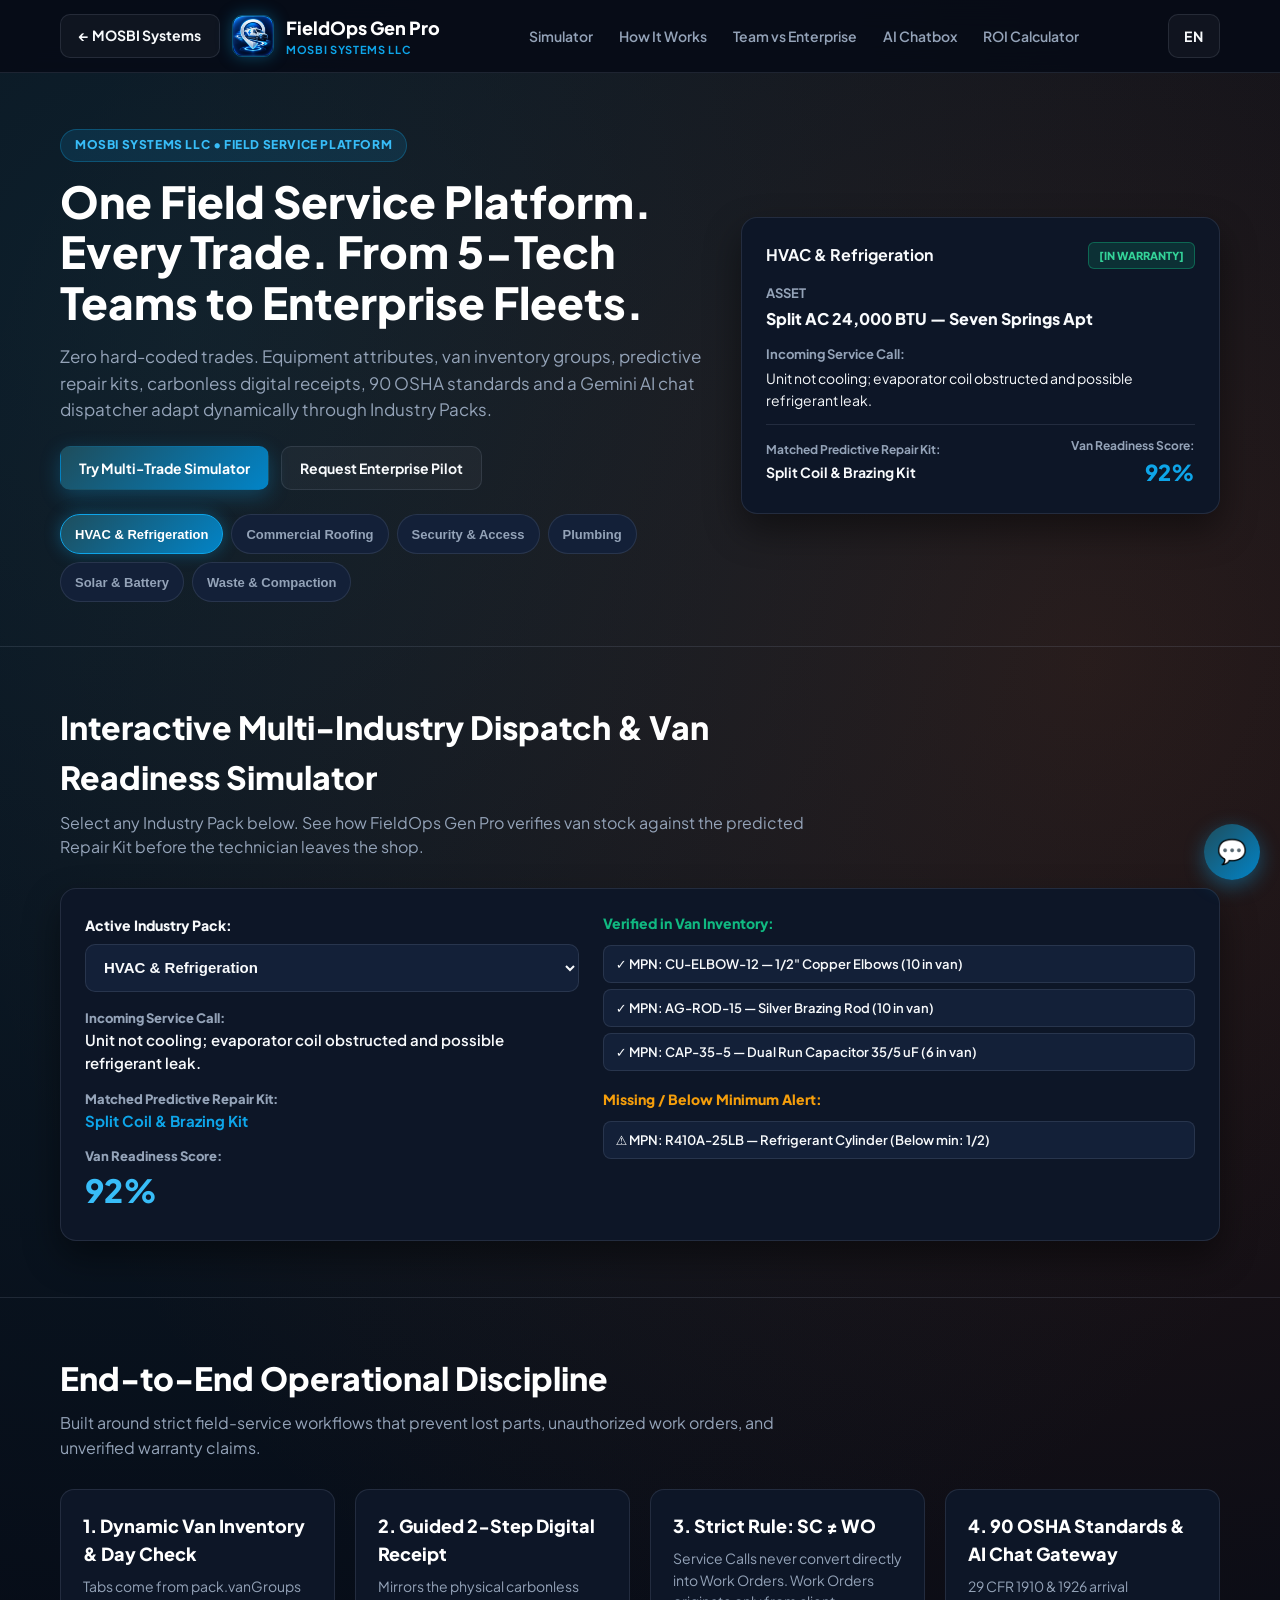
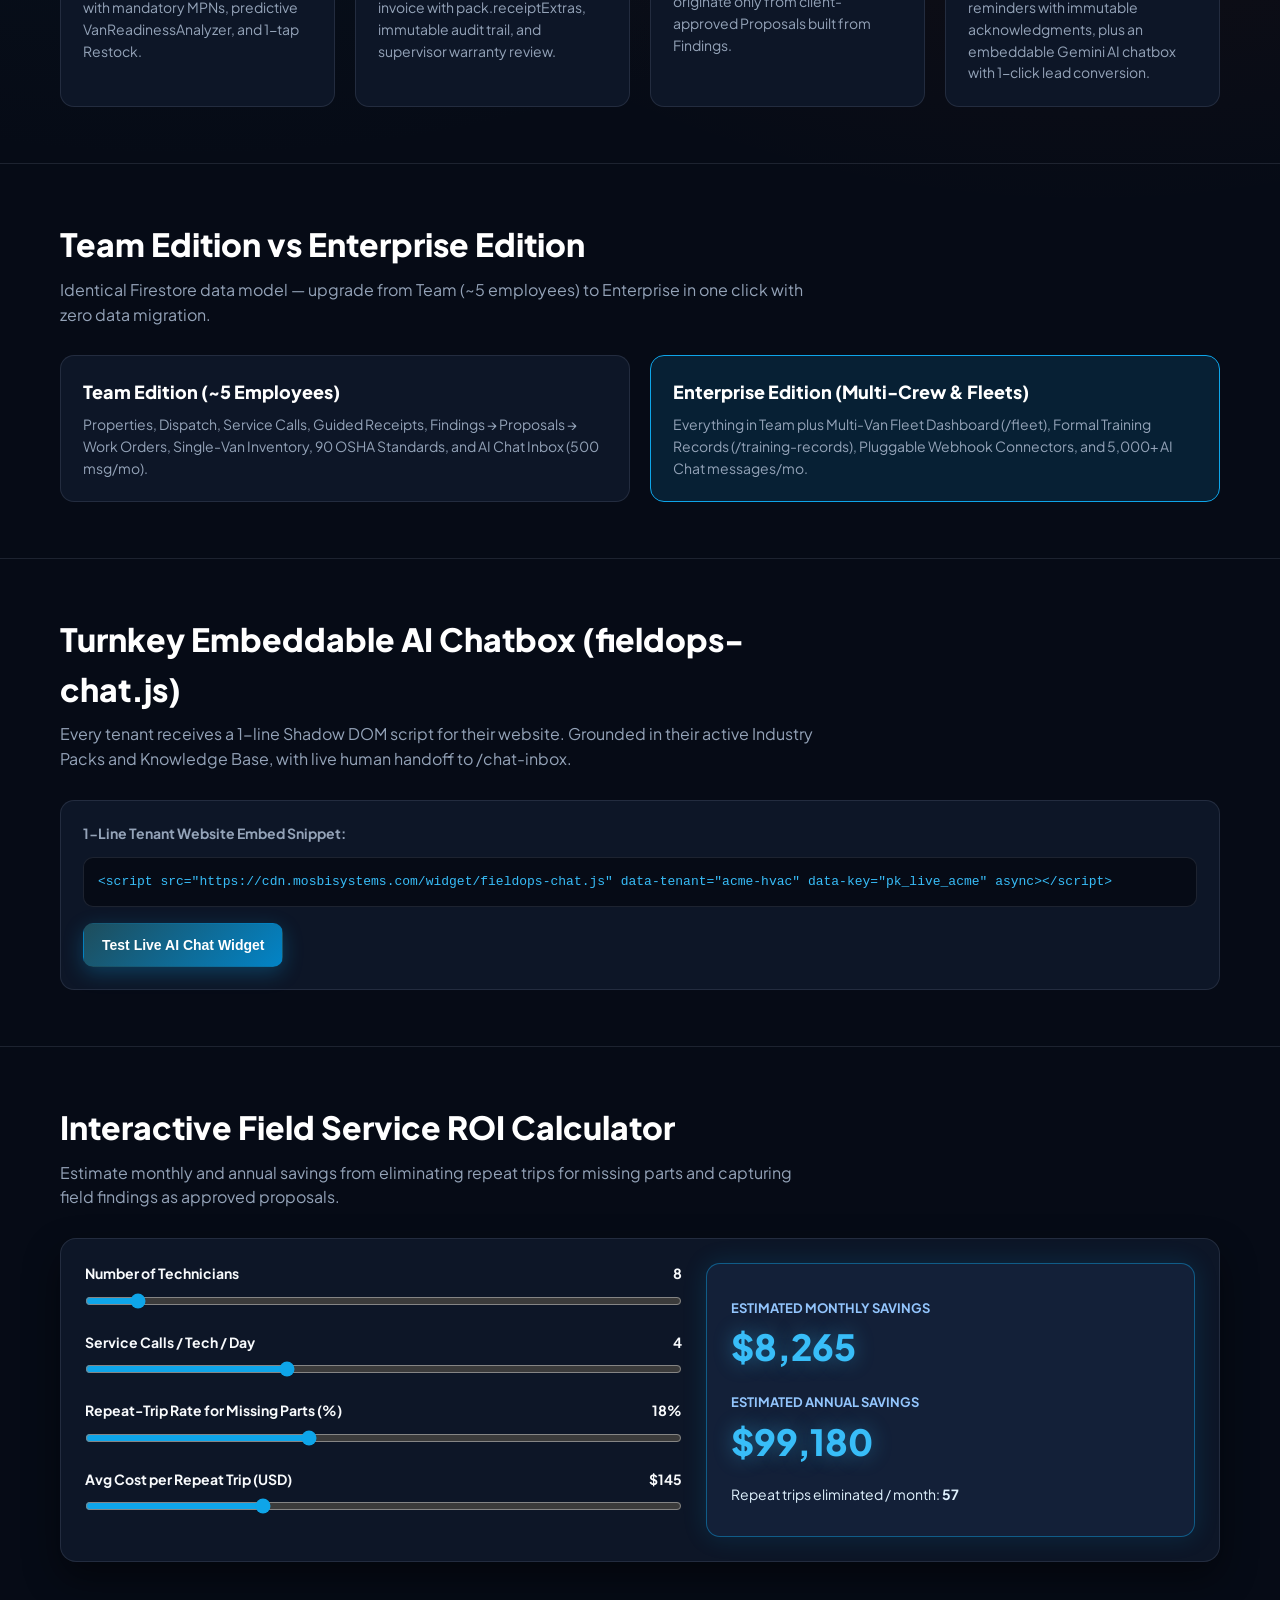
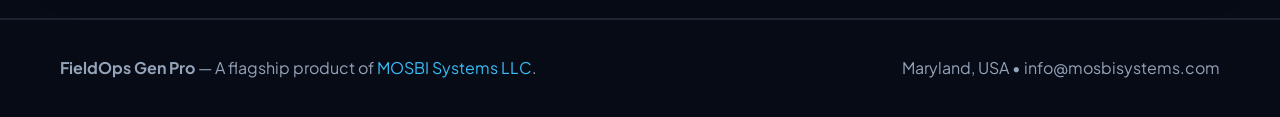
==== commit 7eb35612: "feat(fieldops): import official branding app_icon and configure topbar icon and favicon" ====
--- a/fieldops-gen-pro/index.html
+++ b/fieldops-gen-pro/index.html
@@ -11,6 +11,7 @@
   <link rel="preconnect" href="https://fonts.googleapis.com" />
   <link rel="preconnect" href="https://fonts.gstatic.com" crossorigin />
   <link href="https://fonts.googleapis.com/css2?family=Plus+Jakarta+Sans:wght@400;600;700;800&display=swap" rel="stylesheet" />
+  <link rel="icon" type="image/png" href="./assets/app_icon.png" />
   <link rel="stylesheet" href="./styles.css" />
 </head>
 <body>
@@ -19,7 +20,7 @@
     <div class="container topbar-inner">
       <div class="brand-group">
         <a href="../index.html" class="btn btn-outline" data-i18n="nav.mosbi" aria-label="Back to MOSBI Systems">← MOSBI Systems</a>
-        <div class="brand-mark" aria-hidden="true">FO</div>
+        <img src="./assets/app_icon.png" alt="FieldOps Gen Pro™ Icon" class="brand-icon" />
         <div>
           <span class="brand-title">FieldOps Gen Pro</span>
           <span class="brand-subtitle">MOSBI Systems LLC</span>
--- a/fieldops-gen-pro/styles.css
+++ b/fieldops-gen-pro/styles.css
@@ -104,6 +104,15 @@
   box-shadow: 0 0 16px rgba(14, 165, 233, 0.35);
 }
 
+.brand-icon {
+  width: 42px;
+  height: 42px;
+  border-radius: 10px;
+  object-fit: cover;
+  border: 1px solid rgba(14, 165, 233, 0.45);
+  box-shadow: 0 0 16px rgba(14, 165, 233, 0.35);
+}
+
 .brand-title {
   font-weight: 800;
   font-size: 18px;
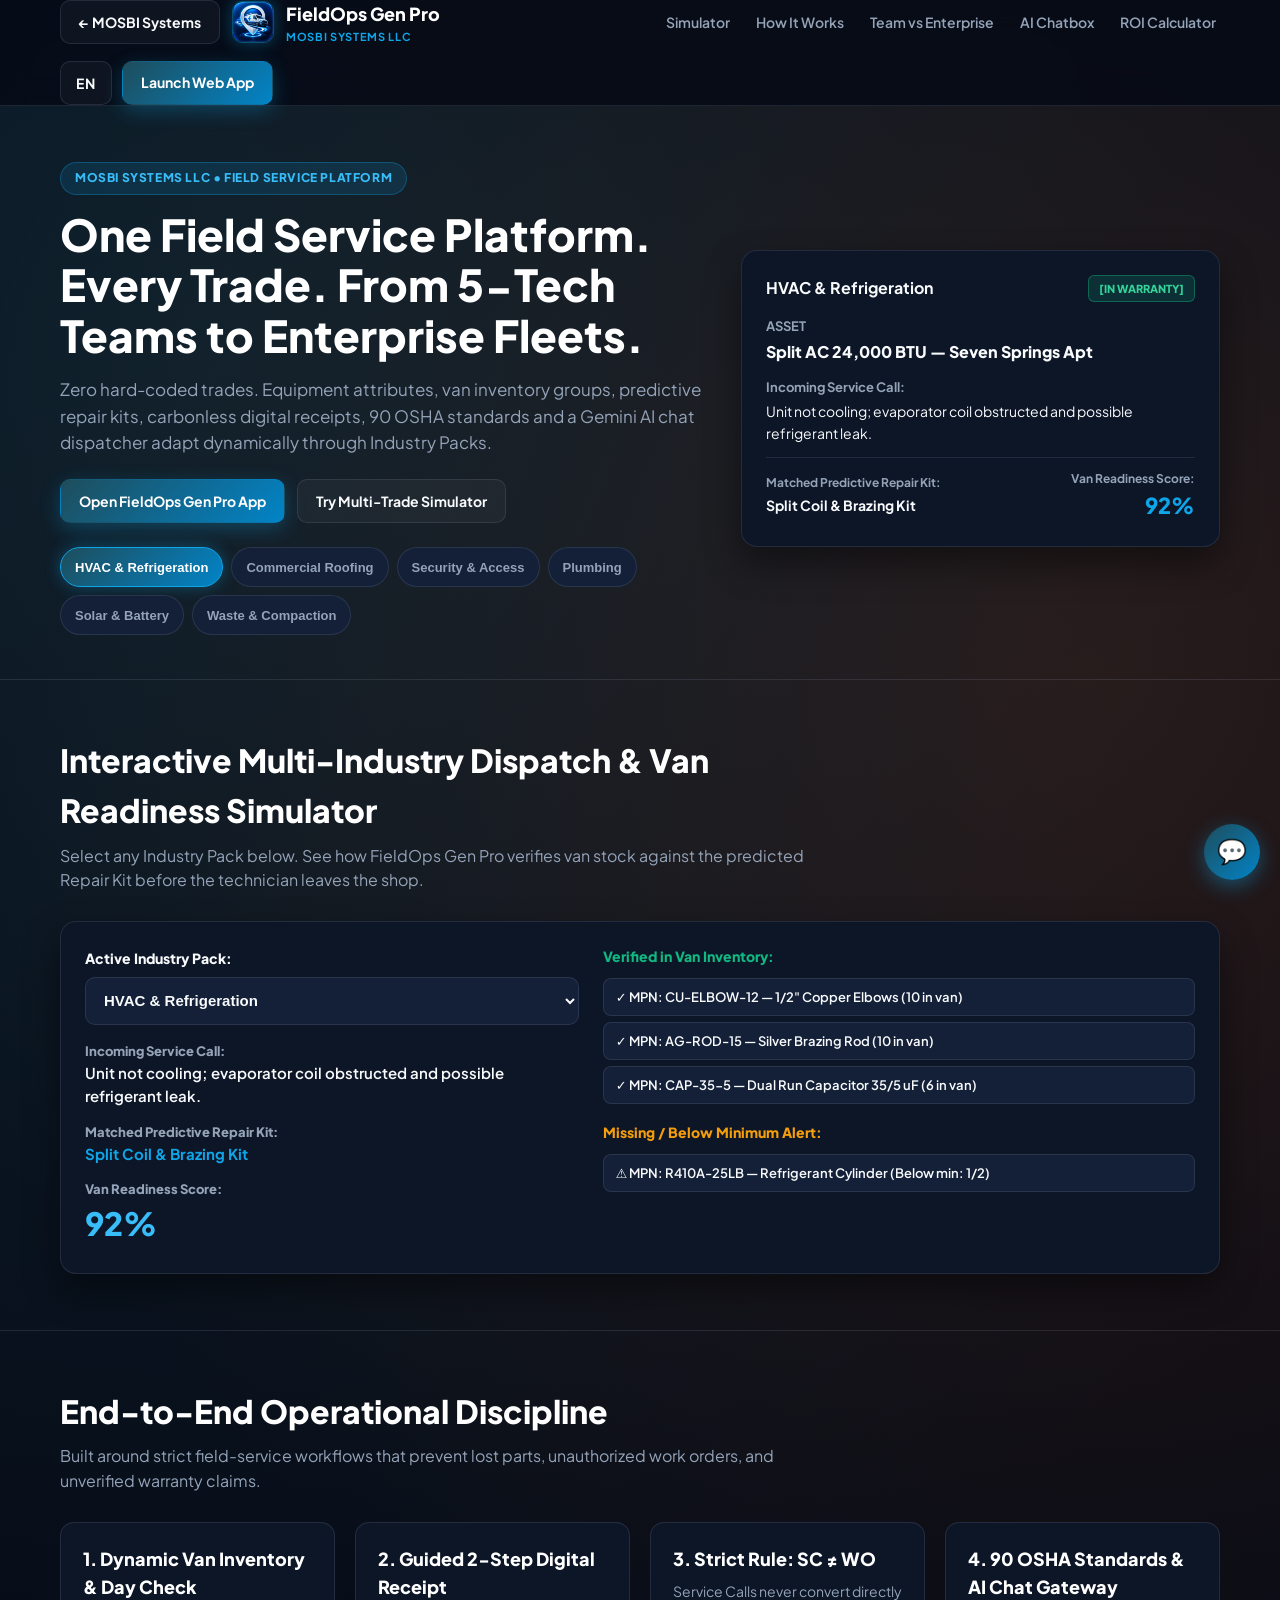
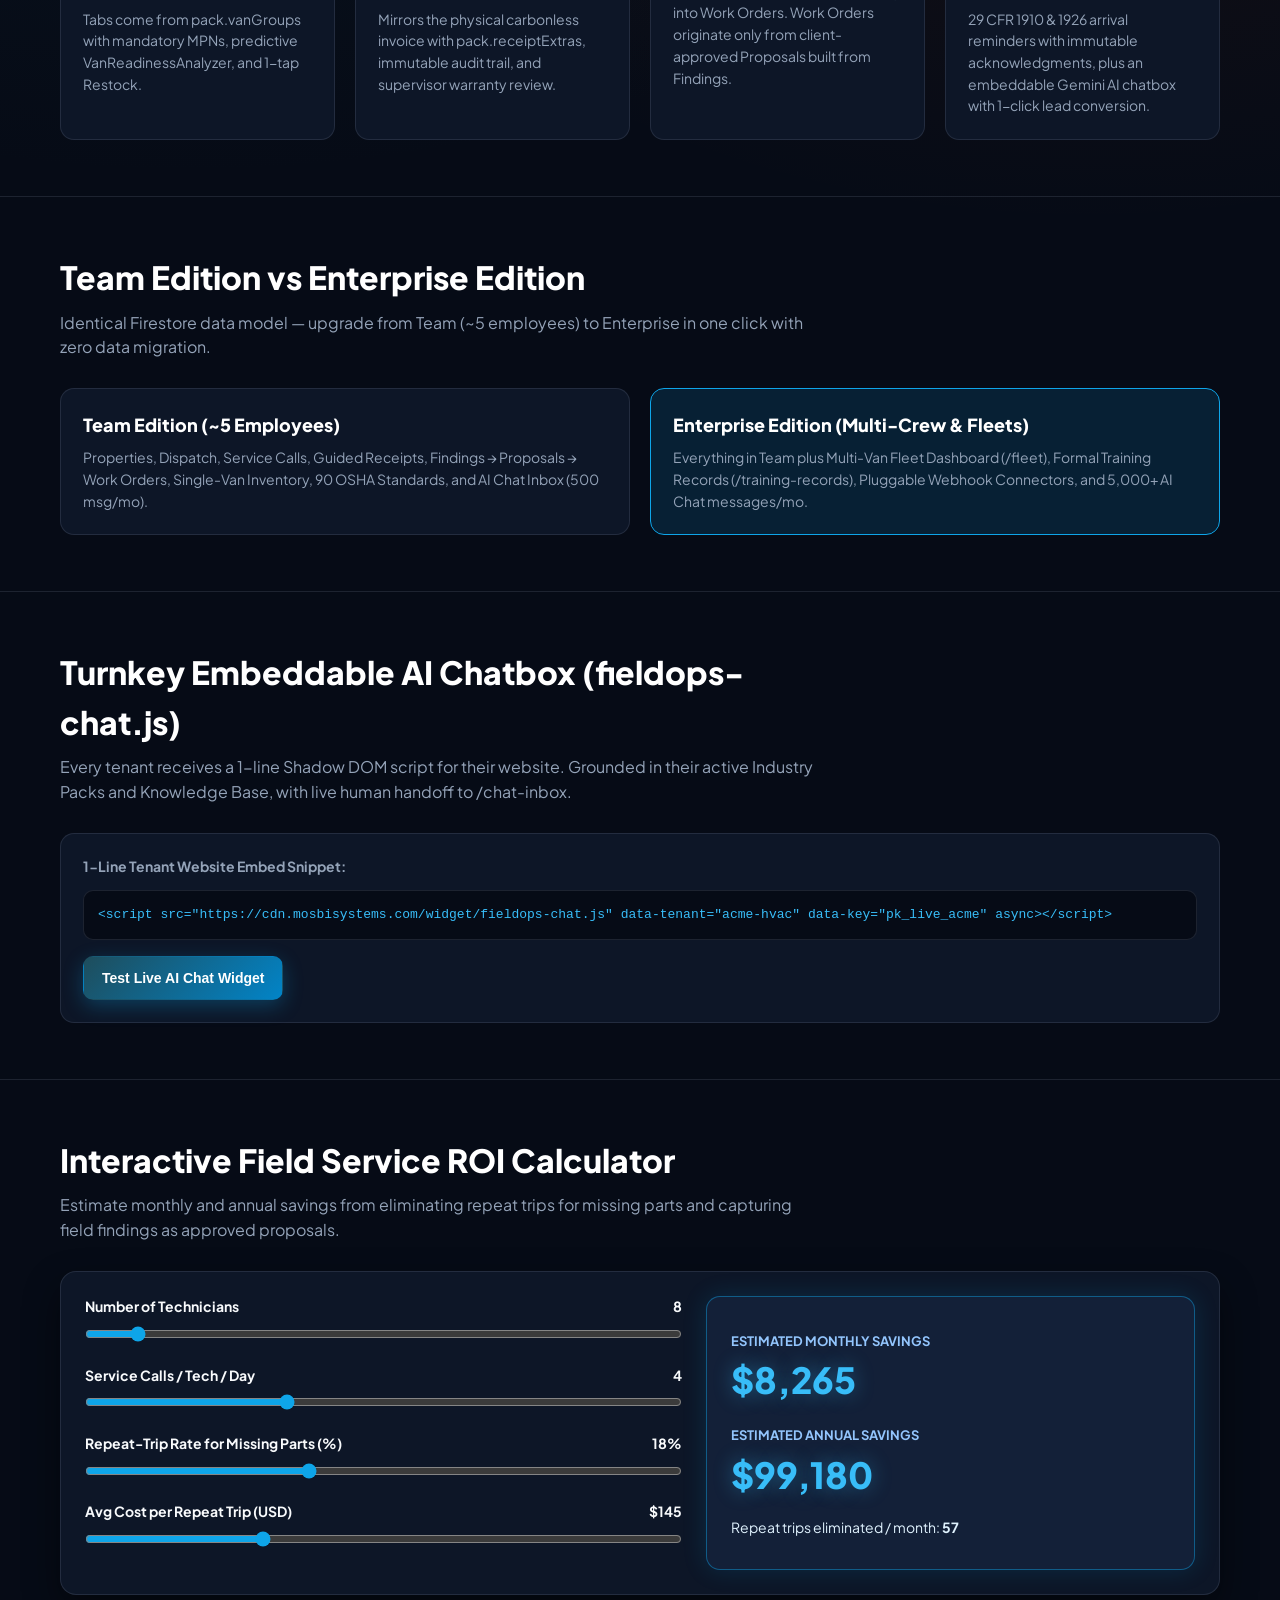
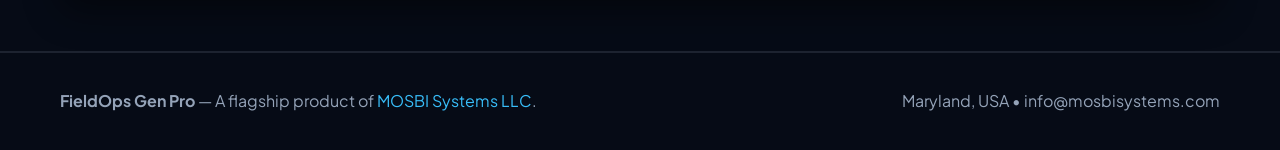
==== commit 4d3fcd17: "fix: update FieldOps web app links to live URL https://mosbi-fieldops-app.web.app" ====
--- a/fieldops-gen-pro/index.html
+++ b/fieldops-gen-pro/index.html
@@ -39,6 +39,7 @@
 
       <div class="nav-actions">
         <button type="button" id="langSwitchBtn" class="btn btn-outline" title="Cambiar idioma (ES / EN)" aria-label="Cambiar idioma">ES</button>
+        <a href="https://mosbi-fieldops-app.web.app" class="btn btn-primary" target="_blank" rel="noopener" data-i18n="nav.launch">Launch Web App</a>
       </div>
     </div>
   </header>
@@ -54,8 +55,8 @@
             Zero hard-coded trades. Equipment attributes, van inventory groups, predictive repair kits, carbonless digital receipts, 90 OSHA standards and a Gemini AI chat dispatcher adapt dynamically through Industry Packs.
           </p>
           <div class="hero-ctas">
-            <a href="#simulator" class="btn btn-primary" data-i18n="hero.cta_sim">Try Multi-Trade Simulator</a>
-            <a href="../index.html#contact" class="btn btn-outline" data-i18n="hero.cta_pilot">Request Enterprise Pilot</a>
+            <a href="https://mosbi-fieldops-app.web.app" class="btn btn-primary" target="_blank" rel="noopener" data-i18n="hero.cta_app">Open FieldOps Gen Pro App</a>
+            <a href="#simulator" class="btn btn-outline" data-i18n="hero.cta_sim">Try Multi-Trade Simulator</a>
           </div>
           <div class="trade-pills" role="group" aria-label="Select active Industry Pack">
             <button type="button" class="trade-pill active" data-pack="hvac">HVAC &amp; Refrigeration</button>
